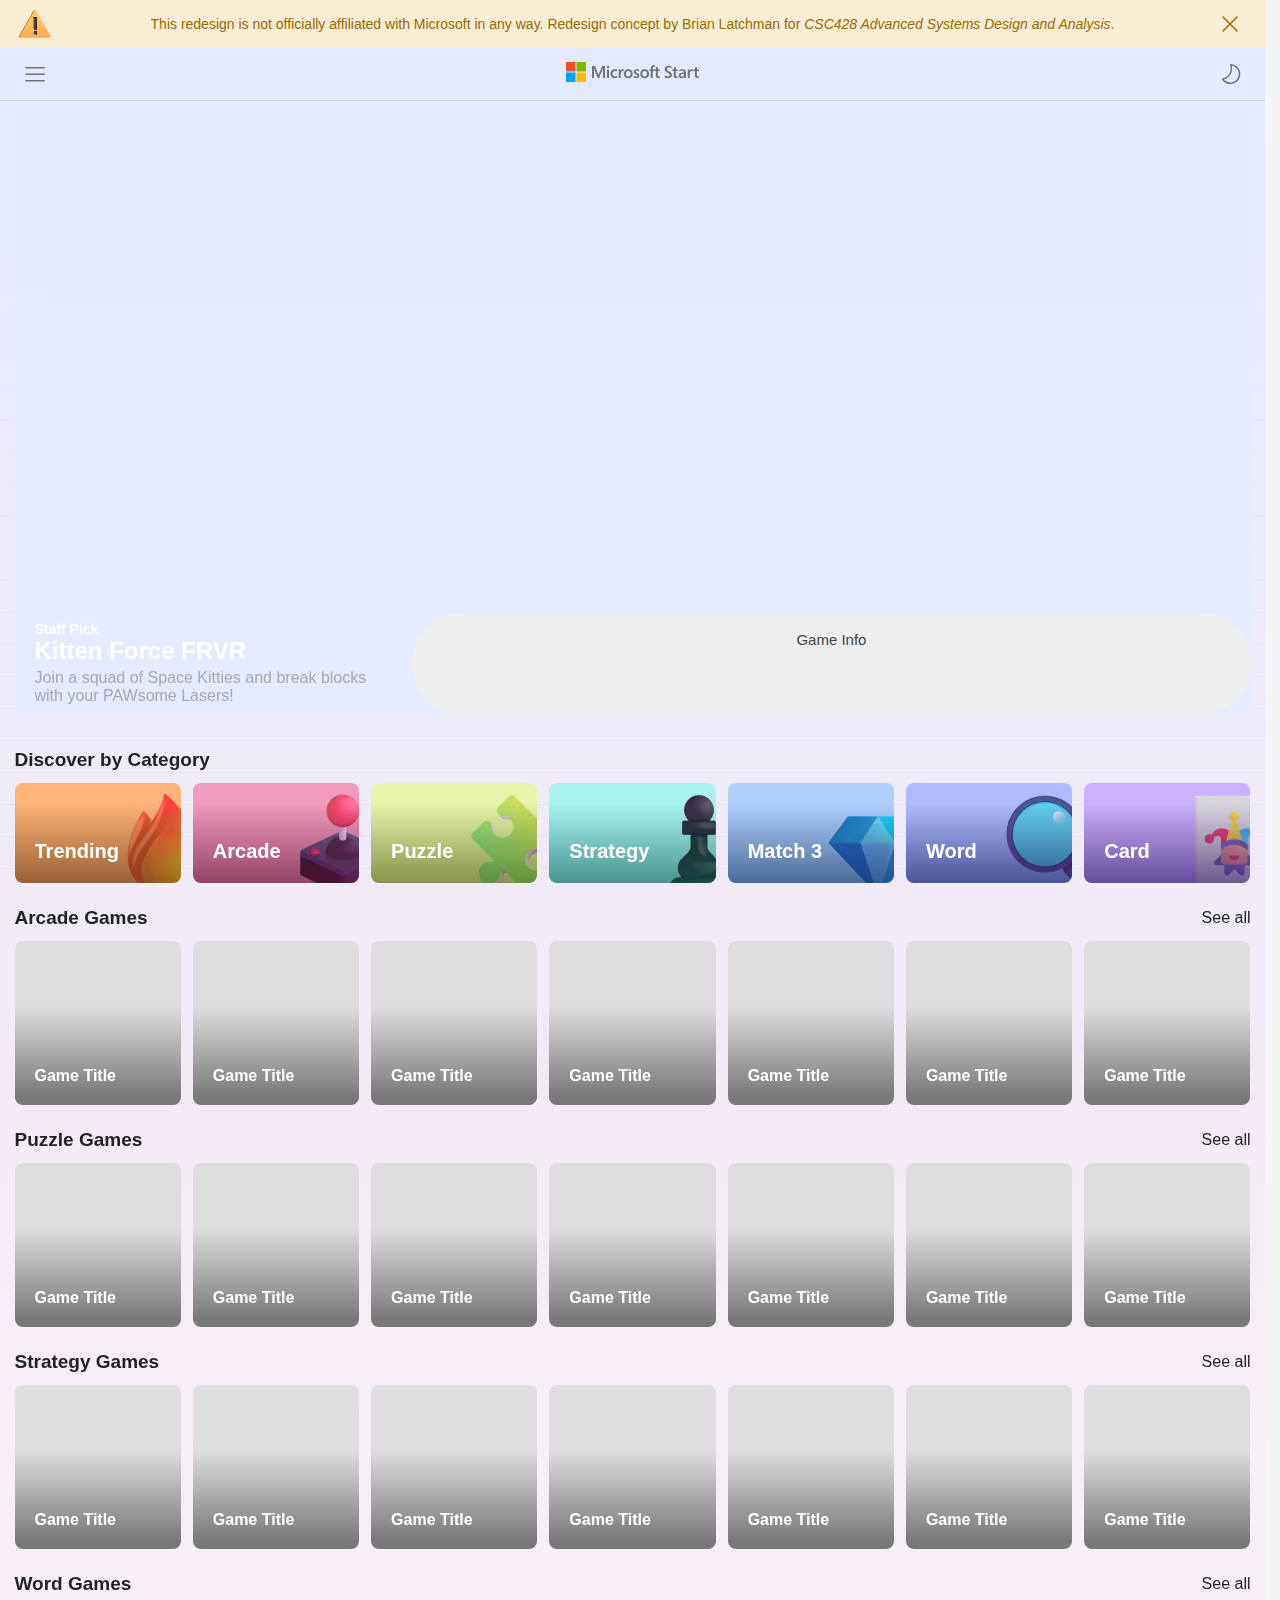
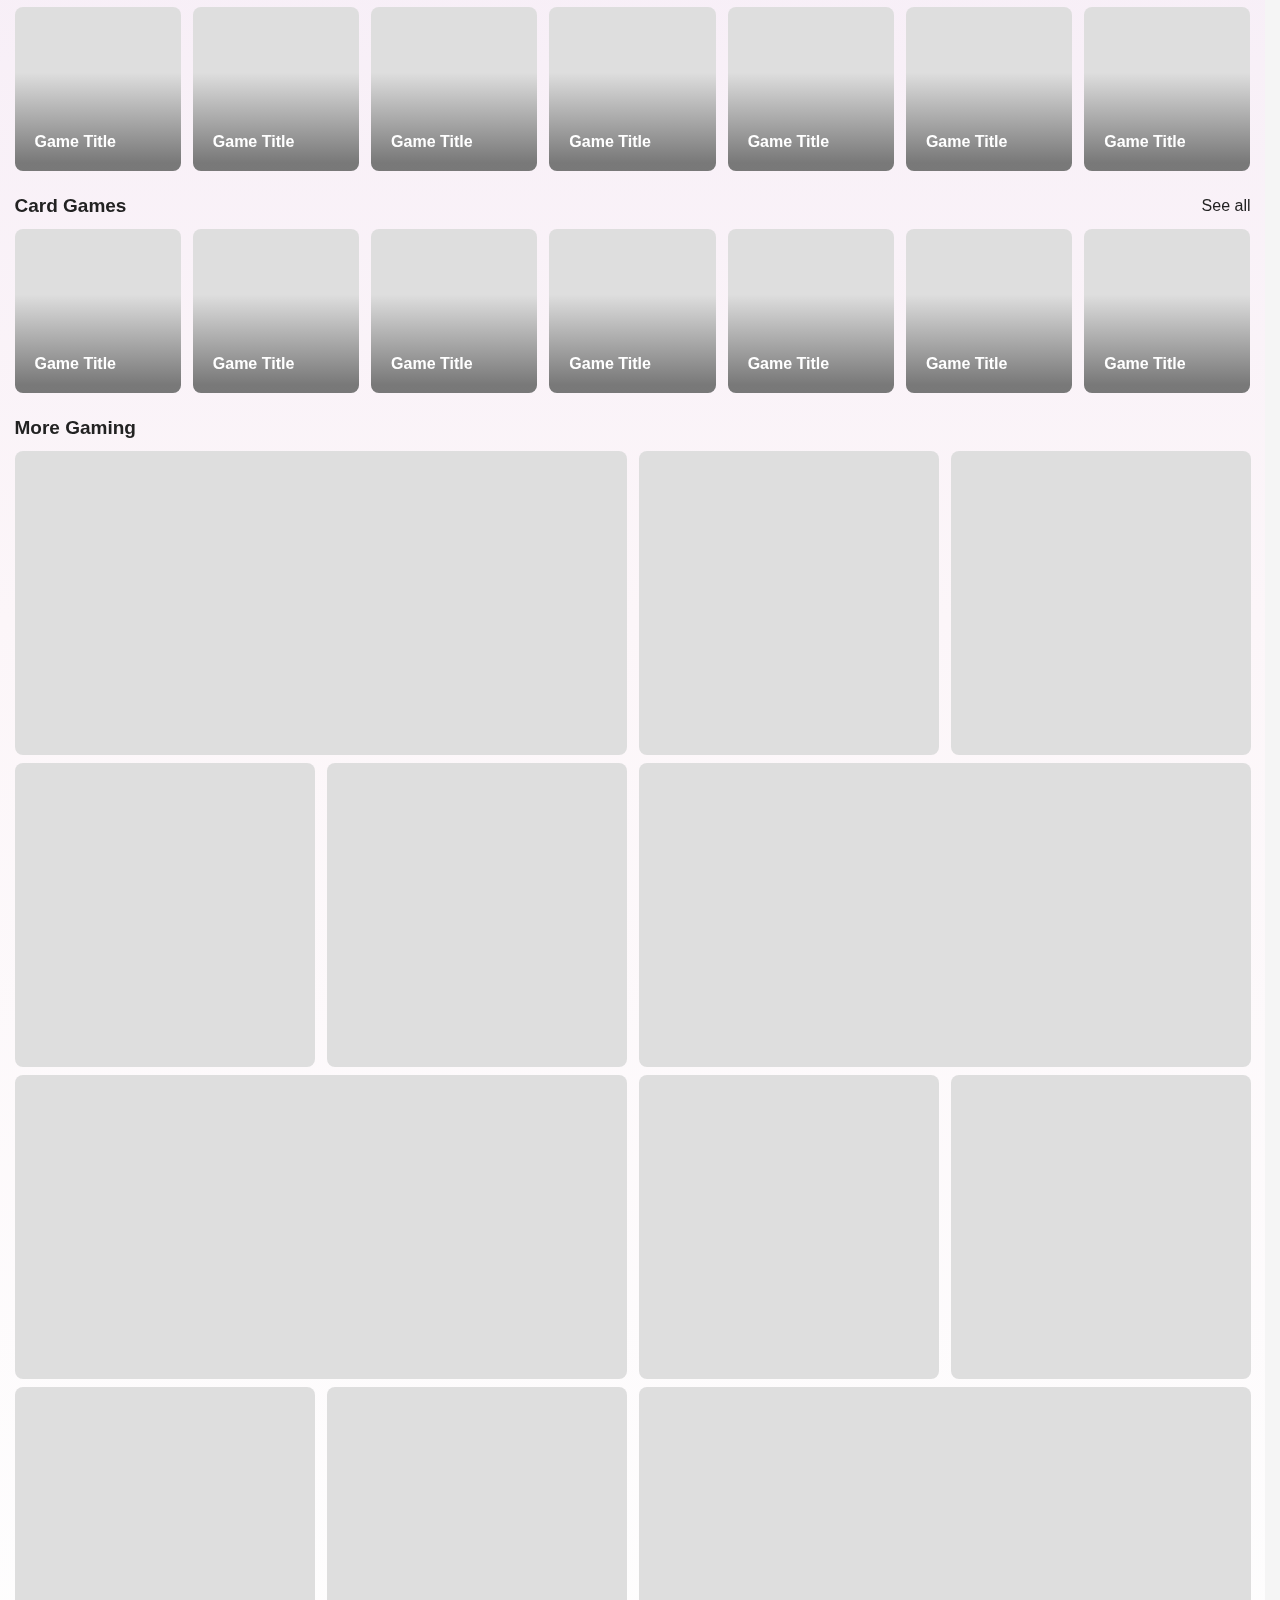
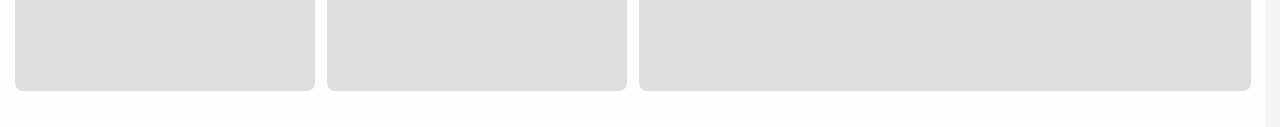
==== game.html @ 1134827a "Head and Organization fixes" ====
<!DOCTYPE html>
<html lang="en">

<head>
    <title>Casual Games Redesign</title>
    <meta charset="UTF-8">
    <meta name="viewport" content="width=device-width, initial-scale=1.0,maximum-scale=1.0, user-scalable=0" />
    <meta name="description" content="This redesign is not offically affiliated with Microsoft in any way. Redesign concept by Brian Latchman for CSC428 Advanced Systems Design and Analysis.">
    <meta name="apple-mobile-web-app-capable" content="yes" />
    <meta name="apple-mobile-web-app-status-bar-style" content="black-translucent" />
    <meta name="apple-touch-fullscreen" content="yes" />

    <meta property='og:title' content="Casual Games Redesign" />
    <meta property='og:image' content='https://latchman.ca/assets/portrait.jpg' />
    <meta property='og:description' content="This redesign is not offically affiliated with Microsoft in any way. Redesign concept by Brian Latchman for CSC428 Advanced Systems Design and Analysis." />
    <meta property='og:url' content='https://latxh.github.io/casual-games/' />

    <link rel="icon" type="image/x-icon" href="assets/favicon.svg">
    <link rel="stylesheet" type="text/css" href="css/styles.css">
    <link rel="stylesheet" type="text/css" href="css/header.css">
    <link rel="stylesheet" type="text/css" href="css/nav.css">
    <link rel="stylesheet" type="text/css" href="css/feed.css">
    <link rel="stylesheet" type="text/css" href="css/games-spotlight.css">
    <link rel="stylesheet" type="text/css" href="css/recent-games.css">
    <link rel="stylesheet" type="text/css" href="css/carousel.css">
    <link rel="stylesheet" type="text/css" href="css/category-carousel.css">
    <link rel="stylesheet" type="text/css" href="css/game-page.css">
</head>

<body>
    <div class="grid-wrapper">
        <div class="grid"></div>
    </div>

    <header>
        <div id="disclaimer">
            <div class="disclaimer-content">
                <!-- <img class="casual-games-img-logo" src="/assets/favicon.svg" alt="Microsoft Casual Games Logo" draggable="false"> -->
                <img class="casual-games-img-logo" src="./assets/disclaimer.svg" alt="Warning image" draggable="false">
                <p>This redesign is not officially affiliated with Microsoft in any way. Redesign concept by Brian Latchman for <i>CSC428 Advanced Systems Design and Analysis</i>.</p>
                <button title="Dismiss disclaimer" onclick="toggleDisclaimer()">
                    <svg width="24" height="24" fill="var(--disclaimer-font)" viewBox="0 0 24 24" xmlns="http://www.w3.org/2000/svg"><path d="m4.397 4.554.073-.084a.75.75 0 0 1 .976-.073l.084.073L12 10.939l6.47-6.47a.75.75 0 1 1 1.06 1.061L13.061 12l6.47 6.47a.75.75 0 0 1 .072.976l-.073.084a.75.75 0 0 1-.976.073l-.084-.073L12 13.061l-6.47 6.47a.75.75 0 0 1-1.06-1.061L10.939 12l-6.47-6.47a.75.75 0 0 1-.072-.976l.073-.084-.073.084Z"/></svg>
                </button>
            </div>
        </div>

        <div class="header-content">
            <button title="Open navigation menu" onclick="toggleNav()">
                <svg width="24" height="24" fill="var(--ms-logo)" viewBox="0 0 24 24" xmlns="http://www.w3.org/2000/svg"><path d="M2.753 18h18.5a.75.75 0 0 1 .102 1.493l-.102.007h-18.5a.75.75 0 0 1-.102-1.493L2.753 18h18.5-18.5Zm0-6.497h18.5a.75.75 0 0 1 .102 1.493l-.102.007h-18.5a.75.75 0 0 1-.102-1.493l.102-.007h18.5-18.5Zm-.001-6.5h18.5a.75.75 0 0 1 .102 1.493l-.102.007h-18.5A.75.75 0 0 1 2.65 5.01l.102-.007h18.5-18.5Z"/></svg>
            </button>

            <a href="/">
                <svg width="134" height="20" viewBox="0 0 134 20" fill="none" xmlns="http://www.w3.org/2000/svg"><path d="M39.0358 3.99997V16H36.9498V6.59442H36.9164L33.1867 16H31.8044L27.9828 6.59442H27.9577V16H26.0303V3.99997H29.023L32.4746 12.8944H32.5247L36.1711 3.99997H39.0358ZM40.7825 4.91109C40.7825 4.57497 40.9048 4.2972 41.1469 4.06942C41.3889 3.84442 41.6781 3.73053 42.0147 3.73053C42.3734 3.73053 42.6683 3.8472 42.9019 4.07775C43.1355 4.30831 43.2524 4.58609 43.2524 4.91109C43.2524 5.24164 43.1327 5.51664 42.8936 5.73886C42.6516 5.96109 42.3595 6.07497 42.0119 6.07497C41.6642 6.07497 41.3749 5.96109 41.1357 5.73609C40.8993 5.51109 40.7825 5.23608 40.7825 4.91109ZM43.0188 16H40.9912V7.39719H43.0188V16ZM49.1682 14.5278C49.4686 14.5278 49.8024 14.4583 50.1667 14.3194C50.5311 14.1806 50.8649 13.9972 51.1736 13.7667V15.65C50.8482 15.8333 50.481 15.975 50.0722 16.0694C49.6606 16.1639 49.21 16.2111 48.7177 16.2111C47.4494 16.2111 46.4175 15.8111 45.6248 15.0111C44.8322 14.2111 44.4344 13.1889 44.4344 11.9444C44.4344 10.5611 44.8405 9.4222 45.6498 8.52497C46.4593 7.63053 47.6079 7.18053 49.0931 7.18053C49.4742 7.18053 49.858 7.23053 50.2446 7.32775C50.634 7.42497 50.9427 7.53886 51.1708 7.66664V9.60831C50.8565 9.38053 50.5395 9.20275 50.2113 9.07775C49.8831 8.95275 49.5493 8.88886 49.21 8.88886C48.4118 8.88886 47.7664 9.1472 47.2742 9.66664C46.7819 10.1861 46.5371 10.8861 46.5371 11.7667C46.5371 12.6361 46.7736 13.3139 47.2464 13.8C47.7164 14.2833 48.3589 14.5278 49.1682 14.5278ZM56.9449 7.25553C57.1062 7.25553 57.2536 7.26664 57.3816 7.28886C57.5095 7.31108 57.6208 7.33886 57.7098 7.3722V9.42219C57.6041 9.34442 57.4484 9.26942 57.2453 9.19997C57.0422 9.13053 56.7947 9.09442 56.5026 9.09442C56.0048 9.09442 55.5848 9.30275 55.2427 9.7222C54.8978 10.1417 54.7282 10.7861 54.7282 11.6556V16H52.7006V7.39719H54.7282V8.75275H54.7615C54.9451 8.28331 55.226 7.91664 55.5987 7.65275C55.9687 7.38609 56.4192 7.25553 56.9449 7.25553ZM57.8154 11.825C57.8154 10.4028 58.2159 9.27497 59.0226 8.44442C59.8264 7.61386 60.9444 7.1972 62.3741 7.1972C63.7202 7.1972 64.7715 7.5972 65.5281 8.3972C66.2847 9.1972 66.6629 10.2778 66.6629 11.6417C66.6629 13.0361 66.2597 14.1472 65.4558 14.9722C64.652 15.7972 63.5562 16.2111 62.171 16.2111C60.836 16.2111 59.7763 15.8194 58.9919 15.0361C58.2076 14.25 57.8154 13.1806 57.8154 11.825ZM59.9292 11.7556C59.9292 12.6556 60.1323 13.3417 60.5412 13.8139C60.95 14.2889 61.5313 14.525 62.2934 14.525C63.0305 14.525 63.5923 14.2889 63.9761 13.8139C64.3627 13.3389 64.5547 12.6361 64.5547 11.7056C64.5547 10.7806 64.3544 10.0806 63.9567 9.60831C63.5589 9.13608 62.9971 8.89997 62.2767 8.89997C61.5341 8.89997 60.9584 9.1472 60.5467 9.64164C60.1323 10.1361 59.9292 10.8417 59.9292 11.7556ZM69.6806 9.65553C69.6806 9.9472 69.7725 10.1722 69.956 10.3389C70.1395 10.5028 70.5485 10.7111 71.1798 10.9611C71.9892 11.2861 72.5593 11.65 72.8848 12.0528C73.213 12.4583 73.3743 12.9472 73.3743 13.5222C73.3743 14.3306 73.0628 14.9806 72.4398 15.4722C71.8168 15.9639 70.974 16.2083 69.9143 16.2083C69.5555 16.2083 69.1606 16.1667 68.7294 16.0778C68.2956 15.9917 67.9284 15.8806 67.628 15.7472V13.7556C67.9952 14.0111 68.3929 14.2167 68.8184 14.3667C69.244 14.5167 69.6278 14.5917 69.9755 14.5917C70.4344 14.5917 70.7709 14.5278 70.9879 14.4C71.2048 14.2722 71.3161 14.0556 71.3161 13.7556C71.3161 13.4778 71.2021 13.2417 70.9768 13.0472C70.7515 12.8556 70.3232 12.6333 69.6918 12.3806C68.9436 12.0667 68.4124 11.7167 68.1008 11.325C67.7893 10.9333 67.6308 10.4389 67.6308 9.83609C67.6308 9.06109 67.9395 8.42219 68.557 7.92497C69.1745 7.42497 69.9755 7.17497 70.9573 7.17497C71.2577 7.17497 71.597 7.20831 71.9725 7.27497C72.3452 7.34164 72.6595 7.42775 72.9098 7.53331V9.45831C72.6428 9.28053 72.3285 9.12497 71.9725 8.9972C71.6137 8.86942 71.2605 8.80553 70.9072 8.80553C70.5206 8.80553 70.223 8.88053 70.0061 9.03053C69.7892 9.18886 69.6806 9.39442 69.6806 9.65553ZM74.2476 11.825C74.2476 10.4028 74.6509 9.27497 75.4547 8.44442C76.2586 7.61386 77.3766 7.1972 78.8062 7.1972C80.1524 7.1972 81.2037 7.5972 81.9603 8.3972C82.7169 9.1972 83.095 10.2778 83.095 11.6417C83.095 13.0361 82.6918 14.1472 81.888 14.9722C81.0842 15.7972 79.9884 16.2111 78.6032 16.2111C77.2682 16.2111 76.2085 15.8194 75.4241 15.0361C74.6398 14.25 74.2476 13.1806 74.2476 11.825ZM76.3587 11.7556C76.3587 12.6556 76.5617 13.3417 76.9706 13.8139C77.3794 14.2889 77.9608 14.525 78.7228 14.525C79.4599 14.525 80.0217 14.2889 80.4083 13.8139C80.7949 13.3389 80.9868 12.6361 80.9868 11.7056C80.9868 10.7806 80.7866 10.0806 80.3889 9.60831C79.9884 9.13608 79.4292 8.89997 78.7089 8.89997C77.9663 8.89997 77.3877 9.1472 76.9789 9.64164C76.5645 10.1361 76.3587 10.8417 76.3587 11.7556ZM89.8232 9.05275H86.8026V16H84.75V9.05275H83.3092V7.39719H84.75V6.19997C84.75 5.2972 85.0448 4.55553 85.6345 3.97775C86.2241 3.39997 86.9778 3.11108 87.9012 3.11108C88.146 3.11108 88.3657 3.12497 88.5548 3.14997C88.744 3.17497 88.9136 3.21386 89.0583 3.26386V5.01386C88.9915 4.97497 88.8747 4.92775 88.705 4.8722C88.5381 4.81664 88.3463 4.78886 88.1265 4.78886C87.7009 4.78886 87.3755 4.9222 87.1447 5.18608C86.9166 5.44997 86.8026 5.84442 86.8026 6.36109V7.39997H89.8232V5.46664L91.8591 4.8472V7.39997H93.9117V9.05553H91.8591V13.0806C91.8591 13.6111 91.9564 13.9833 92.1483 14.2028C92.3403 14.4194 92.6434 14.5306 93.0578 14.5306C93.1747 14.5306 93.3165 14.5028 93.4807 14.4472C93.6447 14.3917 93.7894 14.325 93.9117 14.2472V15.9222C93.7837 15.9944 93.5696 16.0611 93.2692 16.1222C92.9716 16.1833 92.6768 16.2139 92.3848 16.2139C91.5309 16.2139 90.8884 15.9861 90.4629 15.5333C90.0345 15.0778 89.8204 14.3944 89.8204 13.4778V9.05275H89.8232Z" fill="var(--ms-logo)"/><path d="M9.51776 0H0V9.50556H9.51776V0Z" fill="#F25022"/><path d="M20.0255 0H10.5078V9.50556H20.0255V0Z" fill="#7FBA00"/><path d="M9.51776 10.4944H0V20H9.51776V10.4944Z" fill="#00A4EF"/><path d="M20.0255 10.4944H10.5078V20H20.0255V10.4944Z" fill="#FFB900"/><path d="M100.873 7.03601C100.873 7.47767 101.027 7.84989 101.335 8.15267C101.641 8.45823 102.192 8.81378 102.987 9.21934C104.055 9.77212 104.82 10.3249 105.282 10.8805C105.747 11.436 105.978 12.0749 105.978 12.7999C105.978 13.8666 105.59 14.6999 104.82 15.3027C104.05 15.9055 103.062 16.2055 101.864 16.2055C101.177 16.2055 100.548 16.136 99.9781 15.9971C99.4079 15.8582 98.9768 15.6971 98.6875 15.511V13.2277C99.0575 13.5694 99.5303 13.8499 100.109 14.0721C100.687 14.2943 101.255 14.4082 101.814 14.4082C102.423 14.4082 102.907 14.2916 103.262 14.0555C103.622 13.8221 103.8 13.4693 103.8 12.9999C103.8 12.586 103.627 12.211 103.285 11.8749C102.943 11.5388 102.309 11.1277 101.388 10.6499C100.484 10.1805 99.8084 9.67212 99.3634 9.12212C98.9184 8.57212 98.6959 7.92489 98.6959 7.17767C98.6959 6.19156 99.0825 5.38045 99.8529 4.74712C100.623 4.11378 101.61 3.79712 102.81 3.79712C103.34 3.79712 103.855 3.84712 104.356 3.94434C104.856 4.04156 105.224 4.14712 105.457 4.25823V6.44156C105.127 6.18045 104.728 5.97212 104.264 5.82212C103.797 5.67212 103.324 5.59712 102.843 5.59712C102.256 5.59712 101.78 5.72767 101.419 5.99156C101.055 6.25267 100.873 6.60267 100.873 7.03601Z" fill="var(--ms-logo)"/><path d="M110.97 14.5277C111.086 14.5277 111.229 14.4999 111.393 14.4444C111.557 14.3888 111.701 14.3221 111.823 14.2444V15.9194C111.696 15.9916 111.482 16.0582 111.185 16.1194C110.886 16.1805 110.592 16.211 110.299 16.211C109.445 16.211 108.803 15.9832 108.378 15.5277C107.949 15.0721 107.738 14.3888 107.738 13.4721V9.05267H106.322V7.39433H107.738V5.461L109.774 4.84155V7.39433H111.826V9.05267H109.774V13.0777C109.774 13.6082 109.871 13.9805 110.063 14.1999C110.252 14.4194 110.556 14.5277 110.97 14.5277Z" fill="var(--ms-logo)"/><path d="M119.948 10.6112C119.948 12.0279 119.948 13.1445 119.954 13.964C119.957 14.7807 120.001 15.4612 120.084 16.0029H118.066L117.966 15.0834H117.93C117.673 15.4307 117.337 15.6918 116.919 15.8751C116.503 16.0557 115.979 16.1473 115.348 16.1473C114.589 16.1473 113.951 15.9168 113.443 15.4557C112.931 14.9945 112.675 14.3751 112.675 13.5945C112.675 12.7584 113.003 12.0862 113.66 11.5807C114.316 11.0751 115.345 10.7362 116.747 10.564L117.98 10.414C117.98 9.84455 117.845 9.44177 117.576 9.2001C117.309 8.96121 116.905 8.83621 116.369 8.83066C115.788 8.83066 115.237 8.91955 114.716 9.09455C114.197 9.26955 113.799 9.47788 113.518 9.71677V7.86677C113.796 7.71677 114.23 7.56399 114.817 7.41121C115.403 7.25844 116.021 7.18066 116.669 7.18066C117.743 7.18066 118.555 7.4751 119.111 8.06677C119.671 8.65844 119.948 9.50566 119.948 10.6112ZM117.072 11.8918C116.179 11.9973 115.548 12.1695 115.184 12.4112C114.817 12.6501 114.636 12.9807 114.636 13.3973C114.636 13.7557 114.744 14.039 114.959 14.2501C115.173 14.4612 115.498 14.5668 115.935 14.5668C116.567 14.5668 117.067 14.3723 117.434 13.9862C117.804 13.5973 117.991 13.1112 117.996 12.5251V11.7807L117.072 11.8918Z" fill="var(--ms-logo)"/><path d="M125.994 7.25562C126.156 7.25562 126.301 7.26673 126.431 7.28895C126.559 7.31118 126.667 7.33895 126.759 7.37229V9.42229C126.654 9.34451 126.498 9.26951 126.295 9.20007C126.092 9.13062 125.844 9.09451 125.553 9.09451C125.054 9.09451 124.635 9.30284 124.292 9.72229C123.951 10.1418 123.778 10.7862 123.778 11.6557V16.0001H121.75V7.39729H123.778V8.75284H123.812C123.995 8.2834 124.276 7.91673 124.649 7.65284C125.021 7.38618 125.469 7.25562 125.994 7.25562Z" fill="var(--ms-logo)"/><path d="M132.069 14.5277C132.186 14.5277 132.327 14.4999 132.491 14.4444C132.656 14.3888 132.8 14.3221 132.923 14.2444V15.9194C132.795 15.9916 132.581 16.0582 132.283 16.1194C131.985 16.1805 131.69 16.211 131.398 16.211C130.545 16.211 129.902 15.9832 129.477 15.5277C129.048 15.0721 128.837 14.3888 128.837 13.4721V9.05267H127.421V7.39433H128.837V5.461L130.872 4.84155V7.39433H132.925V9.05267H130.872V13.0777C130.872 13.6082 130.97 13.9805 131.162 14.1999C131.351 14.4194 131.654 14.5277 132.069 14.5277Z" fill="var(--ms-logo)"/></svg>
            </a>

            <button id="dark-mode" title="Toggle dark mode" onclick="toggleDarkMode()">
                <svg id="light" class="hide" fill="var(--ms-logo)" width="24" height="24" viewBox="0 0 24 24" xmlns="http://www.w3.org/2000/svg"><path d="M11.996 19.01a.75.75 0 0 1 .743.649l.007.102v1.5a.75.75 0 0 1-1.493.101l-.007-.101v-1.5a.75.75 0 0 1 .75-.75Zm6.022-2.072 1.06 1.06a.75.75 0 1 1-1.06 1.061l-1.06-1.06a.75.75 0 0 1 1.06-1.061Zm-10.983 0a.75.75 0 0 1 0 1.06L5.974 19.06a.75.75 0 0 1-1.06-1.06l1.06-1.061a.75.75 0 0 1 1.06 0ZM12 6.475a5.525 5.525 0 1 1 0 11.05 5.525 5.525 0 0 1 0-11.05Zm0 1.5a4.025 4.025 0 1 0 0 8.05 4.025 4.025 0 0 0 0-8.05Zm9.25 3.293a.75.75 0 0 1 .102 1.493l-.102.007h-1.5a.75.75 0 0 1-.102-1.493l.102-.007h1.5Zm-17-.029a.75.75 0 0 1 .102 1.494l-.102.006h-1.5a.75.75 0 0 1-.102-1.493l.102-.007h1.5Zm1.64-6.37.084.072 1.06 1.06a.75.75 0 0 1-.976 1.134l-.084-.073-1.06-1.06a.75.75 0 0 1 .976-1.134Zm13.188.072a.75.75 0 0 1 .073.977l-.073.084-1.06 1.06a.75.75 0 0 1-1.133-.976l.072-.084 1.06-1.061a.75.75 0 0 1 1.061 0ZM12 1.99a.75.75 0 0 1 .743.648l.007.102v1.5a.75.75 0 0 1-1.493.101l-.007-.102v-1.5a.75.75 0 0 1 .75-.75Z" /></svg>
                <svg id="dark" fill="var(--ms-logo)" width="24" height="24" viewBox="0 0 24 24" xmlns="http://www.w3.org/2000/svg"><path d="M20.026 17.001c-2.762 4.784-8.879 6.423-13.663 3.661a9.964 9.964 0 0 1-3.234-2.983.75.75 0 0 1 .365-1.131c3.767-1.348 5.785-2.911 6.956-5.146 1.232-2.353 1.551-4.93.689-8.464a.75.75 0 0 1 .769-.926 9.961 9.961 0 0 1 4.457 1.327C21.149 6.1 22.788 12.217 20.025 17Zm-8.248-4.903c-1.25 2.388-3.31 4.099-6.817 5.499a8.492 8.492 0 0 0 2.152 1.766 8.501 8.501 0 1 0 8.502-14.725 8.485 8.485 0 0 0-2.792-1.016c.647 3.384.23 6.044-1.045 8.476Z" /></svg>
            </button>
        </div>
    </header>

    <div id="nav-visible">
        <div id="backdrop"></div>
        <nav>
            <div class="nav-header">
                <svg height="24" viewBox="0 0 134 20" fill="none" xmlns="http://www.w3.org/2000/svg"><path d="M39.0358 3.99997V16H36.9498V6.59442H36.9164L33.1867 16H31.8044L27.9828 6.59442H27.9577V16H26.0303V3.99997H29.023L32.4746 12.8944H32.5247L36.1711 3.99997H39.0358ZM40.7825 4.91109C40.7825 4.57497 40.9048 4.2972 41.1469 4.06942C41.3889 3.84442 41.6781 3.73053 42.0147 3.73053C42.3734 3.73053 42.6683 3.8472 42.9019 4.07775C43.1355 4.30831 43.2524 4.58609 43.2524 4.91109C43.2524 5.24164 43.1327 5.51664 42.8936 5.73886C42.6516 5.96109 42.3595 6.07497 42.0119 6.07497C41.6642 6.07497 41.3749 5.96109 41.1357 5.73609C40.8993 5.51109 40.7825 5.23608 40.7825 4.91109ZM43.0188 16H40.9912V7.39719H43.0188V16ZM49.1682 14.5278C49.4686 14.5278 49.8024 14.4583 50.1667 14.3194C50.5311 14.1806 50.8649 13.9972 51.1736 13.7667V15.65C50.8482 15.8333 50.481 15.975 50.0722 16.0694C49.6606 16.1639 49.21 16.2111 48.7177 16.2111C47.4494 16.2111 46.4175 15.8111 45.6248 15.0111C44.8322 14.2111 44.4344 13.1889 44.4344 11.9444C44.4344 10.5611 44.8405 9.4222 45.6498 8.52497C46.4593 7.63053 47.6079 7.18053 49.0931 7.18053C49.4742 7.18053 49.858 7.23053 50.2446 7.32775C50.634 7.42497 50.9427 7.53886 51.1708 7.66664V9.60831C50.8565 9.38053 50.5395 9.20275 50.2113 9.07775C49.8831 8.95275 49.5493 8.88886 49.21 8.88886C48.4118 8.88886 47.7664 9.1472 47.2742 9.66664C46.7819 10.1861 46.5371 10.8861 46.5371 11.7667C46.5371 12.6361 46.7736 13.3139 47.2464 13.8C47.7164 14.2833 48.3589 14.5278 49.1682 14.5278ZM56.9449 7.25553C57.1062 7.25553 57.2536 7.26664 57.3816 7.28886C57.5095 7.31108 57.6208 7.33886 57.7098 7.3722V9.42219C57.6041 9.34442 57.4484 9.26942 57.2453 9.19997C57.0422 9.13053 56.7947 9.09442 56.5026 9.09442C56.0048 9.09442 55.5848 9.30275 55.2427 9.7222C54.8978 10.1417 54.7282 10.7861 54.7282 11.6556V16H52.7006V7.39719H54.7282V8.75275H54.7615C54.9451 8.28331 55.226 7.91664 55.5987 7.65275C55.9687 7.38609 56.4192 7.25553 56.9449 7.25553ZM57.8154 11.825C57.8154 10.4028 58.2159 9.27497 59.0226 8.44442C59.8264 7.61386 60.9444 7.1972 62.3741 7.1972C63.7202 7.1972 64.7715 7.5972 65.5281 8.3972C66.2847 9.1972 66.6629 10.2778 66.6629 11.6417C66.6629 13.0361 66.2597 14.1472 65.4558 14.9722C64.652 15.7972 63.5562 16.2111 62.171 16.2111C60.836 16.2111 59.7763 15.8194 58.9919 15.0361C58.2076 14.25 57.8154 13.1806 57.8154 11.825ZM59.9292 11.7556C59.9292 12.6556 60.1323 13.3417 60.5412 13.8139C60.95 14.2889 61.5313 14.525 62.2934 14.525C63.0305 14.525 63.5923 14.2889 63.9761 13.8139C64.3627 13.3389 64.5547 12.6361 64.5547 11.7056C64.5547 10.7806 64.3544 10.0806 63.9567 9.60831C63.5589 9.13608 62.9971 8.89997 62.2767 8.89997C61.5341 8.89997 60.9584 9.1472 60.5467 9.64164C60.1323 10.1361 59.9292 10.8417 59.9292 11.7556ZM69.6806 9.65553C69.6806 9.9472 69.7725 10.1722 69.956 10.3389C70.1395 10.5028 70.5485 10.7111 71.1798 10.9611C71.9892 11.2861 72.5593 11.65 72.8848 12.0528C73.213 12.4583 73.3743 12.9472 73.3743 13.5222C73.3743 14.3306 73.0628 14.9806 72.4398 15.4722C71.8168 15.9639 70.974 16.2083 69.9143 16.2083C69.5555 16.2083 69.1606 16.1667 68.7294 16.0778C68.2956 15.9917 67.9284 15.8806 67.628 15.7472V13.7556C67.9952 14.0111 68.3929 14.2167 68.8184 14.3667C69.244 14.5167 69.6278 14.5917 69.9755 14.5917C70.4344 14.5917 70.7709 14.5278 70.9879 14.4C71.2048 14.2722 71.3161 14.0556 71.3161 13.7556C71.3161 13.4778 71.2021 13.2417 70.9768 13.0472C70.7515 12.8556 70.3232 12.6333 69.6918 12.3806C68.9436 12.0667 68.4124 11.7167 68.1008 11.325C67.7893 10.9333 67.6308 10.4389 67.6308 9.83609C67.6308 9.06109 67.9395 8.42219 68.557 7.92497C69.1745 7.42497 69.9755 7.17497 70.9573 7.17497C71.2577 7.17497 71.597 7.20831 71.9725 7.27497C72.3452 7.34164 72.6595 7.42775 72.9098 7.53331V9.45831C72.6428 9.28053 72.3285 9.12497 71.9725 8.9972C71.6137 8.86942 71.2605 8.80553 70.9072 8.80553C70.5206 8.80553 70.223 8.88053 70.0061 9.03053C69.7892 9.18886 69.6806 9.39442 69.6806 9.65553ZM74.2476 11.825C74.2476 10.4028 74.6509 9.27497 75.4547 8.44442C76.2586 7.61386 77.3766 7.1972 78.8062 7.1972C80.1524 7.1972 81.2037 7.5972 81.9603 8.3972C82.7169 9.1972 83.095 10.2778 83.095 11.6417C83.095 13.0361 82.6918 14.1472 81.888 14.9722C81.0842 15.7972 79.9884 16.2111 78.6032 16.2111C77.2682 16.2111 76.2085 15.8194 75.4241 15.0361C74.6398 14.25 74.2476 13.1806 74.2476 11.825ZM76.3587 11.7556C76.3587 12.6556 76.5617 13.3417 76.9706 13.8139C77.3794 14.2889 77.9608 14.525 78.7228 14.525C79.4599 14.525 80.0217 14.2889 80.4083 13.8139C80.7949 13.3389 80.9868 12.6361 80.9868 11.7056C80.9868 10.7806 80.7866 10.0806 80.3889 9.60831C79.9884 9.13608 79.4292 8.89997 78.7089 8.89997C77.9663 8.89997 77.3877 9.1472 76.9789 9.64164C76.5645 10.1361 76.3587 10.8417 76.3587 11.7556ZM89.8232 9.05275H86.8026V16H84.75V9.05275H83.3092V7.39719H84.75V6.19997C84.75 5.2972 85.0448 4.55553 85.6345 3.97775C86.2241 3.39997 86.9778 3.11108 87.9012 3.11108C88.146 3.11108 88.3657 3.12497 88.5548 3.14997C88.744 3.17497 88.9136 3.21386 89.0583 3.26386V5.01386C88.9915 4.97497 88.8747 4.92775 88.705 4.8722C88.5381 4.81664 88.3463 4.78886 88.1265 4.78886C87.7009 4.78886 87.3755 4.9222 87.1447 5.18608C86.9166 5.44997 86.8026 5.84442 86.8026 6.36109V7.39997H89.8232V5.46664L91.8591 4.8472V7.39997H93.9117V9.05553H91.8591V13.0806C91.8591 13.6111 91.9564 13.9833 92.1483 14.2028C92.3403 14.4194 92.6434 14.5306 93.0578 14.5306C93.1747 14.5306 93.3165 14.5028 93.4807 14.4472C93.6447 14.3917 93.7894 14.325 93.9117 14.2472V15.9222C93.7837 15.9944 93.5696 16.0611 93.2692 16.1222C92.9716 16.1833 92.6768 16.2139 92.3848 16.2139C91.5309 16.2139 90.8884 15.9861 90.4629 15.5333C90.0345 15.0778 89.8204 14.3944 89.8204 13.4778V9.05275H89.8232Z" fill="var(--ms-logo)"/><path d="M9.51776 0H0V9.50556H9.51776V0Z" fill="#F25022"/><path d="M20.0255 0H10.5078V9.50556H20.0255V0Z" fill="#7FBA00"/><path d="M9.51776 10.4944H0V20H9.51776V10.4944Z" fill="#00A4EF"/><path d="M20.0255 10.4944H10.5078V20H20.0255V10.4944Z" fill="#FFB900"/><path d="M100.873 7.03601C100.873 7.47767 101.027 7.84989 101.335 8.15267C101.641 8.45823 102.192 8.81378 102.987 9.21934C104.055 9.77212 104.82 10.3249 105.282 10.8805C105.747 11.436 105.978 12.0749 105.978 12.7999C105.978 13.8666 105.59 14.6999 104.82 15.3027C104.05 15.9055 103.062 16.2055 101.864 16.2055C101.177 16.2055 100.548 16.136 99.9781 15.9971C99.4079 15.8582 98.9768 15.6971 98.6875 15.511V13.2277C99.0575 13.5694 99.5303 13.8499 100.109 14.0721C100.687 14.2943 101.255 14.4082 101.814 14.4082C102.423 14.4082 102.907 14.2916 103.262 14.0555C103.622 13.8221 103.8 13.4693 103.8 12.9999C103.8 12.586 103.627 12.211 103.285 11.8749C102.943 11.5388 102.309 11.1277 101.388 10.6499C100.484 10.1805 99.8084 9.67212 99.3634 9.12212C98.9184 8.57212 98.6959 7.92489 98.6959 7.17767C98.6959 6.19156 99.0825 5.38045 99.8529 4.74712C100.623 4.11378 101.61 3.79712 102.81 3.79712C103.34 3.79712 103.855 3.84712 104.356 3.94434C104.856 4.04156 105.224 4.14712 105.457 4.25823V6.44156C105.127 6.18045 104.728 5.97212 104.264 5.82212C103.797 5.67212 103.324 5.59712 102.843 5.59712C102.256 5.59712 101.78 5.72767 101.419 5.99156C101.055 6.25267 100.873 6.60267 100.873 7.03601Z" fill="var(--ms-logo)"/><path d="M110.97 14.5277C111.086 14.5277 111.229 14.4999 111.393 14.4444C111.557 14.3888 111.701 14.3221 111.823 14.2444V15.9194C111.696 15.9916 111.482 16.0582 111.185 16.1194C110.886 16.1805 110.592 16.211 110.299 16.211C109.445 16.211 108.803 15.9832 108.378 15.5277C107.949 15.0721 107.738 14.3888 107.738 13.4721V9.05267H106.322V7.39433H107.738V5.461L109.774 4.84155V7.39433H111.826V9.05267H109.774V13.0777C109.774 13.6082 109.871 13.9805 110.063 14.1999C110.252 14.4194 110.556 14.5277 110.97 14.5277Z" fill="var(--ms-logo)"/><path d="M119.948 10.6112C119.948 12.0279 119.948 13.1445 119.954 13.964C119.957 14.7807 120.001 15.4612 120.084 16.0029H118.066L117.966 15.0834H117.93C117.673 15.4307 117.337 15.6918 116.919 15.8751C116.503 16.0557 115.979 16.1473 115.348 16.1473C114.589 16.1473 113.951 15.9168 113.443 15.4557C112.931 14.9945 112.675 14.3751 112.675 13.5945C112.675 12.7584 113.003 12.0862 113.66 11.5807C114.316 11.0751 115.345 10.7362 116.747 10.564L117.98 10.414C117.98 9.84455 117.845 9.44177 117.576 9.2001C117.309 8.96121 116.905 8.83621 116.369 8.83066C115.788 8.83066 115.237 8.91955 114.716 9.09455C114.197 9.26955 113.799 9.47788 113.518 9.71677V7.86677C113.796 7.71677 114.23 7.56399 114.817 7.41121C115.403 7.25844 116.021 7.18066 116.669 7.18066C117.743 7.18066 118.555 7.4751 119.111 8.06677C119.671 8.65844 119.948 9.50566 119.948 10.6112ZM117.072 11.8918C116.179 11.9973 115.548 12.1695 115.184 12.4112C114.817 12.6501 114.636 12.9807 114.636 13.3973C114.636 13.7557 114.744 14.039 114.959 14.2501C115.173 14.4612 115.498 14.5668 115.935 14.5668C116.567 14.5668 117.067 14.3723 117.434 13.9862C117.804 13.5973 117.991 13.1112 117.996 12.5251V11.7807L117.072 11.8918Z" fill="var(--ms-logo)"/><path d="M125.994 7.25562C126.156 7.25562 126.301 7.26673 126.431 7.28895C126.559 7.31118 126.667 7.33895 126.759 7.37229V9.42229C126.654 9.34451 126.498 9.26951 126.295 9.20007C126.092 9.13062 125.844 9.09451 125.553 9.09451C125.054 9.09451 124.635 9.30284 124.292 9.72229C123.951 10.1418 123.778 10.7862 123.778 11.6557V16.0001H121.75V7.39729H123.778V8.75284H123.812C123.995 8.2834 124.276 7.91673 124.649 7.65284C125.021 7.38618 125.469 7.25562 125.994 7.25562Z" fill="var(--ms-logo)"/><path d="M132.069 14.5277C132.186 14.5277 132.327 14.4999 132.491 14.4444C132.656 14.3888 132.8 14.3221 132.923 14.2444V15.9194C132.795 15.9916 132.581 16.0582 132.283 16.1194C131.985 16.1805 131.69 16.211 131.398 16.211C130.545 16.211 129.902 15.9832 129.477 15.5277C129.048 15.0721 128.837 14.3888 128.837 13.4721V9.05267H127.421V7.39433H128.837V5.461L130.872 4.84155V7.39433H132.925V9.05267H130.872V13.0777C130.872 13.6082 130.97 13.9805 131.162 14.1999C131.351 14.4194 131.654 14.5277 132.069 14.5277Z" fill="var(--ms-logo)"/></svg>
                <button title="Close navigation menu"  onclick="toggleNav()">
                    <svg width="24" height="24" fill="var(--font-1)" viewBox="0 0 24 24" xmlns="http://www.w3.org/2000/svg"><path d="m4.397 4.554.073-.084a.75.75 0 0 1 .976-.073l.084.073L12 10.939l6.47-6.47a.75.75 0 1 1 1.06 1.061L13.061 12l6.47 6.47a.75.75 0 0 1 .072.976l-.073.084a.75.75 0 0 1-.976.073l-.084-.073L12 13.061l-6.47 6.47a.75.75 0 0 1-1.06-1.061L10.939 12l-6.47-6.47a.75.75 0 0 1-.072-.976l.073-.084-.073.084Z"/></svg>
                </button>
            </div>

            <div class="nav-option-wrapper">
                <div class="nav-option" tabindex="0">
                    <svg width="20" height="20" fill="var(--font-1)" viewBox="0 0 24 24" xmlns="http://www.w3.org/2000/svg"><path d="M10.55 2.532a2.25 2.25 0 0 1 2.9 0l6.75 5.692c.507.428.8 1.057.8 1.72v9.803a1.75 1.75 0 0 1-1.75 1.75h-3.5a1.75 1.75 0 0 1-1.75-1.75v-5.5a.25.25 0 0 0-.25-.25h-3.5a.25.25 0 0 0-.25.25v5.5a1.75 1.75 0 0 1-1.75 1.75h-3.5A1.75 1.75 0 0 1 3 19.747V9.944c0-.663.293-1.292.8-1.72l6.75-5.692Zm1.933 1.147a.75.75 0 0 0-.966 0L4.767 9.37a.75.75 0 0 0-.267.573v9.803c0 .138.112.25.25.25h3.5a.25.25 0 0 0 .25-.25v-5.5c0-.967.784-1.75 1.75-1.75h3.5c.966 0 1.75.783 1.75 1.75v5.5c0 .138.112.25.25.25h3.5a.25.25 0 0 0 .25-.25V9.944a.75.75 0 0 0-.267-.573l-6.75-5.692Z"/></svg>
                    <p>Home</p>
                </div>
                <div class="nav-option" tabindex="0">
                    <svg width="20" height="20" fill="var(--font-1)" viewBox="0 0 24 24" xmlns="http://www.w3.org/2000/svg"><path d="m12.82 5.58-.82.822-.824-.824a5.375 5.375 0 1 0-7.601 7.602l7.895 7.895a.75.75 0 0 0 1.06 0l7.902-7.897a5.376 5.376 0 0 0-.001-7.599 5.38 5.38 0 0 0-7.611 0Zm6.548 6.54L12 19.485 4.635 12.12a3.875 3.875 0 1 1 5.48-5.48l1.358 1.357a.75.75 0 0 0 1.073-.012L13.88 6.64a3.88 3.88 0 0 1 5.487 5.48Z" /></svg>
                    <p>Interests</p>
                </div>
                <div class="nav-option" tabindex="0">
                    <svg width="20" height="20" fill="var(--font-1)" viewBox="0 0 24 24" xmlns="http://www.w3.org/2000/svg"><path d="M18.75 20H5.25a3.25 3.25 0 0 1-3.245-3.066L2 16.75V6.25a2.25 2.25 0 0 1 2.096-2.245L4.25 4h12.5a2.25 2.25 0 0 1 2.245 2.096L19 6.25V7h.75a2.25 2.25 0 0 1 2.245 2.096L22 9.25v7.5a3.25 3.25 0 0 1-3.066 3.245L18.75 20H5.25h13.5Zm-13.5-1.5h13.5a1.75 1.75 0 0 0 1.744-1.607l.006-.143v-7.5a.75.75 0 0 0-.648-.743L19.75 8.5H19v7.75a.75.75 0 0 1-.648.743L18.25 17a.75.75 0 0 1-.743-.648l-.007-.102v-10a.75.75 0 0 0-.648-.743L16.75 5.5H4.25a.75.75 0 0 0-.743.648L3.5 6.25v10.5a1.75 1.75 0 0 0 1.606 1.744l.144.006h13.5-13.5Zm6.996-4h3.006a.75.75 0 0 1 .102 1.493l-.102.007h-3.006a.75.75 0 0 1-.102-1.493l.102-.007h3.006-3.006Zm-3.003-3.495a.75.75 0 0 1 .75.75v3.495a.75.75 0 0 1-.75.75H5.748a.75.75 0 0 1-.75-.75v-3.495a.75.75 0 0 1 .75-.75h3.495Zm-.75 1.5H6.498V14.5h1.995v-1.995Zm3.753-1.5h3.006a.75.75 0 0 1 .102 1.493l-.102.007h-3.006a.75.75 0 0 1-.102-1.494l.102-.006h3.006-3.006ZM5.748 7.502h9.504a.75.75 0 0 1 .102 1.494l-.102.006H5.748a.75.75 0 0 1-.102-1.493l.102-.007h9.504-9.504Z"/></svg>
                    <p>Profile</p>
                </div>
                <hr>
                <div class="nav-option" tabindex="0">
                    <svg width="20" height="20" fill="var(--font-1)" viewBox="0 0 24 24" xmlns="http://www.w3.org/2000/svg"><path d="M18.75 20H5.25a3.25 3.25 0 0 1-3.245-3.066L2 16.75V6.25a2.25 2.25 0 0 1 2.096-2.245L4.25 4h12.5a2.25 2.25 0 0 1 2.245 2.096L19 6.25V7h.75a2.25 2.25 0 0 1 2.245 2.096L22 9.25v7.5a3.25 3.25 0 0 1-3.066 3.245L18.75 20H5.25h13.5Zm-13.5-1.5h13.5a1.75 1.75 0 0 0 1.744-1.607l.006-.143v-7.5a.75.75 0 0 0-.648-.743L19.75 8.5H19v7.75a.75.75 0 0 1-.648.743L18.25 17a.75.75 0 0 1-.743-.648l-.007-.102v-10a.75.75 0 0 0-.648-.743L16.75 5.5H4.25a.75.75 0 0 0-.743.648L3.5 6.25v10.5a1.75 1.75 0 0 0 1.606 1.744l.144.006h13.5-13.5Zm6.996-4h3.006a.75.75 0 0 1 .102 1.493l-.102.007h-3.006a.75.75 0 0 1-.102-1.493l.102-.007h3.006-3.006Zm-3.003-3.495a.75.75 0 0 1 .75.75v3.495a.75.75 0 0 1-.75.75H5.748a.75.75 0 0 1-.75-.75v-3.495a.75.75 0 0 1 .75-.75h3.495Zm-.75 1.5H6.498V14.5h1.995v-1.995Zm3.753-1.5h3.006a.75.75 0 0 1 .102 1.493l-.102.007h-3.006a.75.75 0 0 1-.102-1.494l.102-.006h3.006-3.006ZM5.748 7.502h9.504a.75.75 0 0 1 .102 1.494l-.102.006H5.748a.75.75 0 0 1-.102-1.493l.102-.007h9.504-9.504Z"/></svg>
                    <p>News</p>
                </div>
                <div class="nav-option" tabindex="0">
                    <svg width="20" height="20" fill="var(--font-1)" viewBox="0 0 24 24" xmlns="http://www.w3.org/2000/svg"><path d="M13.002 8.007c3.169 0 4.966 2.097 5.228 4.63h.08a3.687 3.687 0 0 1 3.692 3.683 3.687 3.687 0 0 1-3.692 3.682H7.694a3.687 3.687 0 0 1-3.692-3.682 3.687 3.687 0 0 1 3.692-3.683h.08c.263-2.55 2.059-4.63 5.227-4.63Zm0 1.498c-2.071 0-3.877 1.633-3.877 3.889 0 .357-.319.638-.684.638h-.69c-1.261 0-2.284 1.001-2.284 2.236 0 1.235 1.023 2.236 2.284 2.236h10.503c1.26 0 2.283-1 2.283-2.236 0-1.235-1.022-2.236-2.283-2.236h-.691c-.365 0-.684-.28-.684-.638 0-2.285-1.806-3.89-3.877-3.89Zm-8.634 2.657a.75.75 0 0 1-.315.935l-.091.045-.926.384a.75.75 0 0 1-.666-1.34l.092-.046.926-.383a.75.75 0 0 1 .98.405Zm6.487-4.833-.172.058a5.822 5.822 0 0 0-1.46.758 2.442 2.442 0 0 0-2.793 3.667 4.61 4.61 0 0 0-1.366.64 3.942 3.942 0 0 1 5.791-5.122ZM2.94 7.36l.106.035.926.384a.75.75 0 0 1-.469 1.42L3.4 9.166l-.926-.384a.75.75 0 0 1 .468-1.42Zm3.815-2.986.046.091.383.927a.75.75 0 0 1-1.34.665l-.046-.091-.383-.927a.75.75 0 0 1 1.34-.665Zm4.354-.319a.75.75 0 0 1 .44.875l-.035.105-.383.927a.75.75 0 0 1-1.42-.469l.034-.106.384-.926a.75.75 0 0 1 .98-.406Z"/></svg>
                    <p>Weather</p>
                </div>
                <div class="nav-option" tabindex="0">
                    <svg width="20" height="20" fill="var(--font-1)" viewBox="0 0 24 24" xmlns="http://www.w3.org/2000/svg"><path d="M6.087 7.188a8.207 8.207 0 0 0-.179.494c.463.07.963.168 1.483.299a6.705 6.705 0 0 1 1.085-1.945l4.213 4.214-.252.252a10.202 10.202 0 0 1 1.061 1.06l.252-.251 4.213 4.213a6.707 6.707 0 0 1-1.944 1.085c.131.52.228 1.02.3 1.482a8.198 8.198 0 0 0 3.265-2.008 8.258 8.258 0 0 0 1.745-2.569A8.256 8.256 0 0 0 10.999 2.47a8.275 8.275 0 0 0-4.912 4.718Zm13.96.627a2.753 2.753 0 0 1-3.042.24l2.02-2.019c.438.548.78 1.15 1.023 1.779Zm-4.129 1.328a4.256 4.256 0 0 0 4.523.21 6.743 6.743 0 0 1-1.417 5.11l-4.213-4.213 1.107-1.107Zm-1.06-1.061L13.75 9.189 9.536 4.976a6.743 6.743 0 0 1 5.111-1.417 4.256 4.256 0 0 0 .21 4.523Zm1.087-1.087a2.753 2.753 0 0 1 .24-3.043c.63.244 1.23.585 1.779 1.024l-2.02 2.019ZM6.97 13.47a.75.75 0 0 1 1.06 0l2.5 2.5a.75.75 0 1 1-1.06 1.06l-2.5-2.5a.75.75 0 0 1 0-1.06Zm-4.942-2.451a2.296 2.296 0 0 1 2.49-2.49c1.979.15 5.34.768 7.762 3.19 2.423 2.423 3.042 5.784 3.192 7.763a2.296 2.296 0 0 1-2.49 2.49c-1.978-.15-5.34-.77-7.762-3.192-2.423-2.422-3.042-5.783-3.192-7.761Zm2.377-.995a.797.797 0 0 0-.881.881c.141 1.863.718 4.777 2.756 6.815 2.039 2.038 4.952 2.615 6.815 2.756a.797.797 0 0 0 .881-.881c-.141-1.863-.718-4.776-2.756-6.815-2.038-2.038-4.952-2.615-6.815-2.756Z"/></svg>
                    <p>Sports</p>
                </div>
                <div class="nav-option" tabindex="0">
                    <svg width="20" height="20" fill="var(--font-1)" viewBox="0 0 24 24" xmlns="http://www.w3.org/2000/svg"><path d="M16.749 2h4.554l.1.014.099.028.06.026c.08.034.153.085.219.15l.04.044.044.057.054.09.039.09.019.064.014.064.009.095v4.532a.75.75 0 0 1-1.493.102l-.007-.102V4.559l-6.44 6.44a.75.75 0 0 1-.976.073L13 11 9.97 8.09l-5.69 5.689a.75.75 0 0 1-1.133-.977l.073-.084 6.22-6.22a.75.75 0 0 1 .976-.072l.084.072 3.03 2.91L19.438 3.5h-2.69a.75.75 0 0 1-.742-.648l-.007-.102a.75.75 0 0 1 .648-.743L16.75 2ZM3.75 17a.75.75 0 0 1 .75.75v3.5a.75.75 0 0 1-1.5 0v-3.5a.75.75 0 0 1 .75-.75Zm5.75-3.25a.75.75 0 0 0-1.5 0v7.5a.75.75 0 0 0 1.5 0v-7.5ZM13.75 15a.75.75 0 0 1 .75.75v5.5a.75.75 0 0 1-1.5 0v-5.5a.75.75 0 0 1 .75-.75Zm5.75-4.25a.75.75 0 0 0-1.5 0v10.5a.75.75 0 0 0 1.5 0v-10.5Z"/></svg>
                    <p>Money</p>
                </div>
                <div class="nav-option" tabindex="0">
                    <svg width="20" height="20" fill="var(--font-1)" viewBox="0 0 24 24" xmlns="http://www.w3.org/2000/svg"><path d="M2.5 4.25a.75.75 0 0 1 .75-.75h.558c.95 0 1.52.639 1.845 1.233.217.396.374.855.497 1.271A1.29 1.29 0 0 1 6.25 6h12.498c.83 0 1.43.794 1.202 1.593l-1.828 6.409a2.75 2.75 0 0 1-2.644 1.996H9.53a2.75 2.75 0 0 1-2.652-2.022l-.76-2.772-1.26-4.248-.001-.008c-.156-.567-.302-1.098-.52-1.494C4.128 5.069 3.96 5 3.809 5H3.25a.75.75 0 0 1-.75-.75Zm5.073 6.59.751 2.739c.15.542.643.919 1.206.919h5.948a1.25 1.25 0 0 0 1.202-.907L18.417 7.5H6.585l.974 3.287.014.053ZM11 19a2 2 0 1 1-4 0 2 2 0 0 1 4 0Zm-1.5 0a.5.5 0 1 0-1 0 .5.5 0 0 0 1 0ZM18 19a2 2 0 1 1-4 0 2 2 0 0 1 4 0Zm-1.5 0a.5.5 0 1 0-1 0 .5.5 0 0 0 1 0Z"/></svg>
                    <p>Shopping</p>
                </div>
                <div class="nav-option" tabindex="0">
                    <svg width="20" height="20" fill="var(--font-1)" viewBox="0 0 24 24" xmlns="http://www.w3.org/2000/svg"><path d="M14.998 5a7 7 0 0 1 .24 13.996l-.24.004H9.002a7 7 0 0 1-.24-13.996L9.001 5h5.996Zm0 1.5H9.002a5.5 5.5 0 0 0-.221 10.996l.221.004h5.996a5.5 5.5 0 0 0 .221-10.996l-.221-.004ZM8 9a.75.75 0 0 1 .75.75v1.498h1.5a.75.75 0 0 1 0 1.5h-1.5v1.502a.75.75 0 0 1-1.5 0v-1.502h-1.5a.75.75 0 1 1 0-1.5h1.5V9.75A.75.75 0 0 1 8 9Zm6.75 3.5a1.25 1.25 0 1 1 0 2.5 1.25 1.25 0 0 1 0-2.5Zm2-3.5a1.25 1.25 0 1 1 0 2.5 1.25 1.25 0 0 1 0-2.5Z"/></svg>
                    <p>Gaming</p>
                </div>
                <div class="nav-option" tabindex="0">
                    <svg width="20" height="20" fill="var(--font-1)" viewBox="0 0 24 24" xmlns="http://www.w3.org/2000/svg"><path d="m9.203 4 .047-.002.046.001a.73.73 0 0 1 .067.007l.016.004c.086.014.17.044.252.092l.051.034 5.07 3.565L19.82 4.14a.75.75 0 0 1 1.174.51l.007.104v10.632a.75.75 0 0 1-.238.548l-.08.066-5.5 3.866a.744.744 0 0 1-.828.023L9.25 16.297l-5.07 3.565a.75.75 0 0 1-1.174-.51l-.007-.104V8.616a.75.75 0 0 1 .238-.548l.08-.066 5.5-3.866a.762.762 0 0 1 .2-.101l.122-.028.064-.008Zm10.298 2.197-4 2.812v8.799l4-2.812v-8.8ZM8.5 6.193l-4 2.812v8.8l4-2.813V6.193Zm1.502 0v8.8l4 2.811V9.005l-4-2.812Z"/></svg>
                    <p>Maps</p>
                </div>
                <div class="nav-option" tabindex="0">
                    <svg width="20" height="20" fill="var(--font-1)" viewBox="0 0 24 24" xmlns="http://www.w3.org/2000/svg"><path d="M15.8 3a3.25 3.25 0 0 1 3.152 2.46L19.337 7h.913a.75.75 0 0 1 .743.648L21 7.75a.75.75 0 0 1-.648.743l-.102.007h-.536l.208.826a2.249 2.249 0 0 1 1.082 1.924v8.497a1.75 1.75 0 0 1-1.75 1.75H17.75a1.75 1.75 0 0 1-1.75-1.75l-.001-1.247H8.004v1.247a1.75 1.75 0 0 1-1.75 1.75H4.75A1.75 1.75 0 0 1 3 19.747V11.25c0-.815.433-1.529 1.082-1.923l.207-.827H3.75a.75.75 0 0 1-.743-.648L3 7.75a.75.75 0 0 1 .648-.743L3.75 7h.913l.386-1.538A3.25 3.25 0 0 1 8.202 3h7.597ZM6.503 18.5H4.499l.001 1.247c0 .138.112.25.25.25h1.504a.25.25 0 0 0 .25-.25V18.5Zm13 0h-2.005l.001 1.247c0 .138.112.25.25.25h1.504a.25.25 0 0 0 .25-.25V18.5Zm-.75-8H5.25a.75.75 0 0 0-.75.75V17h15.004v-5.75a.75.75 0 0 0-.75-.75ZM10.25 14h3.502a.75.75 0 0 1 .101 1.493l-.101.007h-3.502a.75.75 0 0 1-.102-1.493L10.25 14h3.502-3.502ZM17 12a1 1 0 1 1 0 2 1 1 0 0 1 0-2ZM7 12a1 1 0 1 1 0 2 1 1 0 0 1 0-2Zm8.8-7.5H8.201a1.75 1.75 0 0 0-1.698 1.326L5.711 9h12.582l-.796-3.176A1.75 1.75 0 0 0 15.799 4.5Z"/></svg>
                    <p>Autos</p>
                </div>
                <div class="nav-option" tabindex="0">
                    <svg width="20" height="20" fill="var(--font-1)" viewBox="0 0 24 24" xmlns="http://www.w3.org/2000/svg"><path d="m12.82 5.58-.82.822-.824-.824A5.375 5.375 0 0 0 2.249 11h1.605a3.876 3.876 0 0 1 6.261-4.36l1.358 1.357a.75.75 0 0 0 1.073-.012L13.88 6.64A3.88 3.88 0 0 1 20.149 11h1.605a5.38 5.38 0 0 0-8.934-5.42ZM11.47 21.075 4.894 14.5h1.963c.051 0 .102-.003.152-.007L12 19.484l4.988-4.985h2.122l-6.58 6.576a.75.75 0 0 1-1.06 0Z"/><path d="M9.42 8.414a.75.75 0 0 0-1.348.015l-1.69 3.57H2.75a.75.75 0 0 0 0 1.5h4.107a.75.75 0 0 0 .678-.429l1.234-2.606 2.56 5.12a.75.75 0 0 0 1.279.105l2.698-3.736 1.13 1.29A.75.75 0 0 0 17 13.5h4.25a.75.75 0 0 0 0-1.5h-3.91l-1.526-1.743a.75.75 0 0 0-1.172.054l-2.525 3.496-2.696-5.392Z"/></svg>
                    <p>Health</p>
                </div>
                <div class="nav-option" tabindex="0">
                    <svg width="20" height="20" fill="var(--font-1)" viewBox="0 0 24 24" xmlns="http://www.w3.org/2000/svg"><path d="M9.47 9.643 8.768 3.77l-.002-.074c0-.889.72-1.61 1.61-1.61.802 0 1.545.42 1.977 1.135l.087.161 2.945 6.09 3.957-.117a2.6 2.6 0 0 1 2.672 2.53l.001.066a2.602 2.602 0 0 1-2.62 2.597l-3.963-.116-2.992 6.188a2.293 2.293 0 0 1-2.065 1.295c-.889 0-1.609-.72-1.609-1.631l.007-.118.707-5.908-2.132-.063-.27.736a1.946 1.946 0 0 1-1.827 1.278c-.876 0-1.586-.71-1.586-1.587v-.76l-.154-.032a1.92 1.92 0 0 1 0-3.758l.155-.032v-.76c0-.803.597-1.475 1.434-1.579l.151-.008c.745 0 1.423.426 1.765 1.127l.063.15.27.736 2.12-.062Zm.906-6.057c-.06 0-.109.049-.11.087l.887 7.422-4.84.141-.628-1.715-.032-.079c-.075-.152-.23-.25-.354-.251l-.058.002a.086.086 0 0 0-.075.085l.001 1.98-1.35.282a.419.419 0 0 0 0 .821l1.35.281v1.98c0 .047.038.086.085.086a.446.446 0 0 0 .419-.293l.64-1.751 4.854.141-.897 7.471v.03c0 .06.048.108.108.108a.793.793 0 0 0 .714-.448l3.415-7.063 4.914.144c.606 0 1.097-.491 1.097-1.086v-.043a1.097 1.097 0 0 0-1.13-1.064l-4.928.144-3.351-6.932-.053-.099a.793.793 0 0 0-.678-.381Z"/></svg>
                    <p>Travel</p>
                </div>
                <div class="nav-option" tabindex="0">
                    <svg width="20" height="20" fill="var(--font-1)" viewBox="0 0 24 24" xmlns="http://www.w3.org/2000/svg"><path d="M9.118 2.105a.75.75 0 0 1 1.027.263L14.075 9h7.16c.423 0 .765.342.765.765V12a9.993 9.993 0 0 1-4.73 8.5h2.98a.75.75 0 0 1 0 1.5H3.75a.75.75 0 0 1 0-1.5h2.98A9.993 9.993 0 0 1 2 12V9.765C2 9.342 2.342 9 2.765 9h5.567L4.855 3.132a.75.75 0 0 1 1.29-.764L10.075 9h2.257L8.855 3.132a.75.75 0 0 1 .263-1.027ZM3.5 10.5V12c0 .338.02.672.058 1h16.884c.038-.328.058-.662.058-1v-1.5h-17Zm.374 4a8.504 8.504 0 0 0 16.252 0H3.874Z"/></svg>
                    <p>Recipes</p>
                </div>
                <div class="nav-option" tabindex="0">
                    <svg width="20" height="20" fill="var(--font-1)" viewBox="0 0 24 24" xmlns="http://www.w3.org/2000/svg"><path d="M6.25 4h11.5a3.25 3.25 0 0 1 3.245 3.066L21 7.25v9.5a3.25 3.25 0 0 1-3.066 3.245L17.75 20H6.25a3.25 3.25 0 0 1-3.245-3.066L3 16.75v-9.5a3.25 3.25 0 0 1 3.066-3.245L6.25 4h11.5-11.5Zm11.5 1.5H6.25a1.75 1.75 0 0 0-1.744 1.606L4.5 7.25v9.5a1.75 1.75 0 0 0 1.606 1.744l.144.006h11.5a1.75 1.75 0 0 0 1.744-1.607l.006-.143v-9.5a1.75 1.75 0 0 0-1.607-1.744L17.75 5.5Zm-7.697 4.085a.5.5 0 0 1 .587-.256l.084.033 4.382 2.19a.5.5 0 0 1 .076.848l-.076.047-4.382 2.191a.5.5 0 0 1-.716-.357L10 14.19V9.809a.5.5 0 0 1 .053-.224Z"/></svg>
                    <p>Videos</p>
                </div>
                <hr>
                <div class="nav-option" tabindex="0">
                    <svg width="20" height="20" fill="var(--font-1)" viewBox="0 0 24 24" xmlns="http://www.w3.org/2000/svg"><path d="M4 13.999 13 14a2 2 0 0 1 1.995 1.85L15 16v1.5C14.999 21 11.284 22 8.5 22c-2.722 0-6.335-.956-6.495-4.27L2 17.5v-1.501c0-1.054.816-1.918 1.85-1.995L4 14ZM15.22 14H20c1.054 0 1.918.816 1.994 1.85L22 16v1c-.001 3.062-2.858 4-5 4a7.16 7.16 0 0 1-2.14-.322c.336-.386.607-.827.802-1.327A6.19 6.19 0 0 0 17 19.5l.267-.006c.985-.043 3.086-.363 3.226-2.289L20.5 17v-1a.501.501 0 0 0-.41-.492L20 15.5h-4.051a2.957 2.957 0 0 0-.595-1.34L15.22 14H20h-4.78ZM4 15.499l-.1.01a.51.51 0 0 0-.254.136.506.506 0 0 0-.136.253l-.01.101V17.5c0 1.009.45 1.722 1.417 2.242.826.445 2.003.714 3.266.753l.317.005.317-.005c1.263-.039 2.439-.308 3.266-.753.906-.488 1.359-1.145 1.412-2.057l.005-.186V16a.501.501 0 0 0-.41-.492L13 15.5l-9-.001ZM8.5 3a4.5 4.5 0 1 1 0 9 4.5 4.5 0 0 1 0-9Zm9 2a3.5 3.5 0 1 1 0 7 3.5 3.5 0 0 1 0-7Zm-9-.5c-1.654 0-3 1.346-3 3s1.346 3 3 3 3-1.346 3-3-1.346-3-3-3Zm9 2c-1.103 0-2 .897-2 2s.897 2 2 2 2-.897 2-2-.897-2-2-2Z"/></svg>
                    <p>Guidelines</p>
                </div>
                <div class="nav-option" tabindex="0">
                    <svg width="20" height="20" fill="var(--font-1)" viewBox="0 0 24 24" xmlns="http://www.w3.org/2000/svg"><path d="M8.144 6.307c.434-.232.901-.306 1.356-.306.526 0 1.138.173 1.632.577.517.424.868 1.074.868 1.922 0 .975-.689 1.504-1.077 1.802l-.085.066c-.424.333-.588.511-.588.882a.75.75 0 0 1-1.5 0c0-1.134.711-1.708 1.162-2.062.513-.403.588-.493.588-.688 0-.397-.149-.622-.32-.761A1.115 1.115 0 0 0 9.5 7.5c-.295 0-.498.049-.65.13-.143.076-.294.21-.44.48a.75.75 0 1 1-1.32-.715c.264-.486.612-.853 1.054-1.089ZM9.5 15a1 1 0 1 0 0-2 1 1 0 0 0 0 2Z"/><path d="M9.5 3a7.5 7.5 0 0 0-6.797 10.673l-.725 2.842a1.25 1.25 0 0 0 1.504 1.524c.75-.18 1.903-.457 2.93-.702A7.5 7.5 0 1 0 9.5 3Zm-6 7.5a6 6 0 1 1 3.33 5.375l-.243-.121-.265.063-2.788.667c.2-.78.462-1.812.69-2.708l.07-.276-.13-.253A5.971 5.971 0 0 1 3.5 10.5Z"/><path d="M14.5 21c-1.97 0-3.761-.759-5.1-2h.1c.718 0 1.415-.089 2.081-.257.864.482 1.86.757 2.92.757.96 0 1.866-.225 2.669-.625l.243-.121.265.063c.921.22 1.965.445 2.74.61-.176-.751-.415-1.756-.642-2.651l-.07-.276.13-.253A5.971 5.971 0 0 0 20.5 13.5a5.995 5.995 0 0 0-2.747-5.042 8.443 8.443 0 0 0-.8-2.047 7.503 7.503 0 0 1 4.344 10.263c.253 1.008.51 2.1.672 2.803a1.244 1.244 0 0 1-1.468 1.5c-.727-.152-1.87-.396-2.913-.64A7.476 7.476 0 0 1 14.5 21Z"/></svg>
                    <p>Q & A</p>
                </div>
                <div class="nav-option" tabindex="0">
                    <svg width="20" height="20" fill="var(--font-1)" viewBox="0 0 24 24" xmlns="http://www.w3.org/2000/svg"><path d="M10.75 14A2.25 2.25 0 0 1 13 16.25v1.502l-.008.108c-.31 2.127-2.22 3.149-5.425 3.149-3.193 0-5.134-1.01-5.553-3.112L2 17.75v-1.5A2.25 2.25 0 0 1 4.25 14h6.5Zm0 1.5h-6.5a.75.75 0 0 0-.75.75v1.42c.28 1.2 1.55 1.839 4.067 1.839 2.516 0 3.73-.631 3.933-1.816V16.25a.75.75 0 0 0-.75-.75ZM7.5 6a3.5 3.5 0 1 1 0 7 3.5 3.5 0 0 1 0-7Zm12.25-4A2.25 2.25 0 0 1 22 4.25v3.5A2.25 2.25 0 0 1 19.75 10h-1.455l-2.166 2.141A1.25 1.25 0 0 1 14 11.253V9.986a2.25 2.25 0 0 1-2-2.236v-3.5A2.25 2.25 0 0 1 14.25 2h5.5ZM7.5 7.5a2 2 0 1 0 0 4 2 2 0 0 0 0-4Zm12.25-4h-5.5a.75.75 0 0 0-.75.75v3.5c0 .414.336.75.75.75h1.249v2.154L17.68 8.5h2.071a.75.75 0 0 0 .75-.75v-3.5a.75.75 0 0 0-.75-.75Z"/></svg>
                    <p>Feedback</p>
                </div>
                <hr>
                <div class="nav-option" tabindex="0">
                    <svg width="20" height="20" fill="var(--font-1)" viewBox="0 0 24 24" xmlns="http://www.w3.org/2000/svg"><path d="M11.272 7.25a.75.75 0 0 1 .75-.75h4.728a.75.75 0 0 1 .75.75v4.729a.75.75 0 0 1-1.5 0V9.06l-5.22 5.22a.75.75 0 1 1-1.06-1.061L14.94 8h-2.918a.75.75 0 0 1-.75-.75Z"/><path d="M6.157 5.25A3.251 3.251 0 0 1 9.25 3h8.5A3.25 3.25 0 0 1 21 6.25v8.588a3.251 3.251 0 0 1-2 3.001v.136c0 1.05-.53 1.845-1.309 2.344-.75.48-1.717.686-2.693.68h-.002l-4.077-.004H7c-1.157 0-2.164-.362-2.89-1.045-.727-.686-1.11-1.64-1.11-2.7V8.5c0-.865.216-1.683.734-2.296.534-.633 1.31-.954 2.222-.954h.2ZM6 6.75h-.044c-.544 0-.871.179-1.076.421-.22.262-.38.694-.38 1.329v8.75c0 .69.242 1.234.64 1.608.4.377 1.017.637 1.86.637h3.92L15 19.5h.004c.788.004 1.445-.166 1.878-.444.372-.238.582-.55.614-.968H9.25A3.25 3.25 0 0 1 6 14.838V6.75ZM9.25 4.5A1.75 1.75 0 0 0 7.5 6.25v8.588c0 .967.784 1.75 1.75 1.75h8.5a1.75 1.75 0 0 0 1.75-1.75V6.25a1.75 1.75 0 0 0-1.75-1.75h-8.5Z"/></svg>
                    <p>Privacy Policy</p>
                </div>
                <div class="nav-option" tabindex="0">
                    <svg width="20" height="20" fill="var(--font-1)" viewBox="0 0 24 24" xmlns="http://www.w3.org/2000/svg"><path d="M11.272 7.25a.75.75 0 0 1 .75-.75h4.728a.75.75 0 0 1 .75.75v4.729a.75.75 0 0 1-1.5 0V9.06l-5.22 5.22a.75.75 0 1 1-1.06-1.061L14.94 8h-2.918a.75.75 0 0 1-.75-.75Z"/><path d="M6.157 5.25A3.251 3.251 0 0 1 9.25 3h8.5A3.25 3.25 0 0 1 21 6.25v8.588a3.251 3.251 0 0 1-2 3.001v.136c0 1.05-.53 1.845-1.309 2.344-.75.48-1.717.686-2.693.68h-.002l-4.077-.004H7c-1.157 0-2.164-.362-2.89-1.045-.727-.686-1.11-1.64-1.11-2.7V8.5c0-.865.216-1.683.734-2.296.534-.633 1.31-.954 2.222-.954h.2ZM6 6.75h-.044c-.544 0-.871.179-1.076.421-.22.262-.38.694-.38 1.329v8.75c0 .69.242 1.234.64 1.608.4.377 1.017.637 1.86.637h3.92L15 19.5h.004c.788.004 1.445-.166 1.878-.444.372-.238.582-.55.614-.968H9.25A3.25 3.25 0 0 1 6 14.838V6.75ZM9.25 4.5A1.75 1.75 0 0 0 7.5 6.25v8.588c0 .967.784 1.75 1.75 1.75h8.5a1.75 1.75 0 0 0 1.75-1.75V6.25a1.75 1.75 0 0 0-1.75-1.75h-8.5Z"/></svg>
                    <p>Terms of Service</p>
                </div>
                <div class="nav-option" tabindex="0">
                    <svg width="20" height="20" fill="var(--font-1)" viewBox="0 0 24 24" xmlns="http://www.w3.org/2000/svg"><path d="M11.272 7.25a.75.75 0 0 1 .75-.75h4.728a.75.75 0 0 1 .75.75v4.729a.75.75 0 0 1-1.5 0V9.06l-5.22 5.22a.75.75 0 1 1-1.06-1.061L14.94 8h-2.918a.75.75 0 0 1-.75-.75Z"/><path d="M6.157 5.25A3.251 3.251 0 0 1 9.25 3h8.5A3.25 3.25 0 0 1 21 6.25v8.588a3.251 3.251 0 0 1-2 3.001v.136c0 1.05-.53 1.845-1.309 2.344-.75.48-1.717.686-2.693.68h-.002l-4.077-.004H7c-1.157 0-2.164-.362-2.89-1.045-.727-.686-1.11-1.64-1.11-2.7V8.5c0-.865.216-1.683.734-2.296.534-.633 1.31-.954 2.222-.954h.2ZM6 6.75h-.044c-.544 0-.871.179-1.076.421-.22.262-.38.694-.38 1.329v8.75c0 .69.242 1.234.64 1.608.4.377 1.017.637 1.86.637h3.92L15 19.5h.004c.788.004 1.445-.166 1.878-.444.372-.238.582-.55.614-.968H9.25A3.25 3.25 0 0 1 6 14.838V6.75ZM9.25 4.5A1.75 1.75 0 0 0 7.5 6.25v8.588c0 .967.784 1.75 1.75 1.75h8.5a1.75 1.75 0 0 0 1.75-1.75V6.25a1.75 1.75 0 0 0-1.75-1.75h-8.5Z"/></svg>
                    <p>Advertise</p>
                </div>
            </div>
        </nav>
    </div>
    
    <main>
        <!-- <div class="promoted-games t-game-page">
            <div class="staff-picks">
                <div class="main-spotlight">
                    <iframe class="iframe" src="https://kittenforce.frvr.com/" title="Kitten Force FRVR Casual Game"></iframe>
                </div>
                <div class="small-spotlight-wrapper">
                    <div class="small-spotlight t-slot">
                        <div class="spotlight-gradient">
                            <div class="main-spotlight-content">
                                <h6>Staff Pick</h6>
                                <h2>Kitten Force FRVR</h2>
                                <p>Join a squad of Space Kitties and break blocks with your PAWsome Lasers!</p>
                            </div>
                        </div>
                    </div>
                </div>
            </div>
        </div> -->

        <div class="game">
            <iframe class="iframe" src="https://kittenforce.frvr.com/" title="Kitten Force FRVR Casual Game"></iframe>
            <div class="game-info-wrapper">

            
                <div class="game-info">
                    <h6>Staff Pick</h6>
                    <h2>Kitten Force FRVR</h2>
                    <p>Join a squad of Space Kitties and break blocks with your PAWsome Lasers!</p>
                </div>

                <button id="accordion">Game Info</button>
            </div>
        </div>

        <div id="panel">
            <p>Lorem ipsum dolor sit amet, consectetur adipisicing elit, sed do eiusmod tempor incididunt ut labore et dolore magna aliqua. Ut enim ad minim veniam, quis nostrud exercitation ullamco laboris nisi ut aliquip ex ea commodo consequat.</p>
        </div>

        <h3 class="feed-header categories-header">Discover by Category</h3>
        <div class="categories">
            <button class="carousel-arrow" title="View more">
                <svg width="24" height="24" fill="#fff" viewBox="0 0 24 24" xmlns="http://www.w3.org/2000/svg"><path d="M8.47 4.22a.75.75 0 0 0 0 1.06L15.19 12l-6.72 6.72a.75.75 0 1 0 1.06 1.06l7.25-7.25a.75.75 0 0 0 0-1.06L9.53 4.22a.75.75 0 0 0-1.06 0Z"/></svg>
            </button>
            <div class="category-wrapper">
                <a class="category category-01" href="/category">
                    <div class="spotlight-gradient">
                        <h4 class="small-spotlight-content main-spotlight-content">Trending</h4>
                    </div>
                </a>
                <a class="category category-02" href="/category">
                    <div class="spotlight-gradient">
                        <h4 class="small-spotlight-content main-spotlight-content">Arcade</h4>
                    </div>
                </a>
                <a class="category category-03" href="/category">
                    <div class="spotlight-gradient">
                        <h4 class="small-spotlight-content main-spotlight-content">Puzzle</h4>
                    </div>
                </a>
                <a class="category category-04" href="/category">
                    <div class="spotlight-gradient">
                        <h4 class="small-spotlight-content main-spotlight-content">Strategy</h4>
                    </div>
                </a>
                <a class="category category-06" href="/category">
                    <div class="spotlight-gradient">
                        <h4 class="small-spotlight-content main-spotlight-content">Match 3</h4>
                    </div>
                </a>
                <a class="category category-07" href="/category">
                    <div class="spotlight-gradient">
                        <h4 class="small-spotlight-content main-spotlight-content">Word</h4>
                    </div>
                </a>
                <a class="category category-05" href="/category">
                    <div class="spotlight-gradient">
                        <h4 class="small-spotlight-content main-spotlight-content">Card</h4>
                    </div>
                </a>
            </div>
        </div>

        <div class="categories-header-wrapper">
            <h3 class="category-header">Arcade Games</h3>
            <a href="/category"><p>See all</p></a>
        </div>
        <div class="categories t-categories">
            <button class="carousel-arrow" title="View more">
                <svg width="24" height="24" fill="#fff" viewBox="0 0 24 24" xmlns="http://www.w3.org/2000/svg"><path d="M8.47 4.22a.75.75 0 0 0 0 1.06L15.19 12l-6.72 6.72a.75.75 0 1 0 1.06 1.06l7.25-7.25a.75.75 0 0 0 0-1.06L9.53 4.22a.75.75 0 0 0-1.06 0Z"/></svg>
            </button>
            <div class="category-wrapper">
                <a class="category t-category" href="/game">
                    <div class="spotlight-gradient">
                        <h4 class="small-spotlight-content main-spotlight-content t-game-title">Game Title</h4>
                    </div>
                </a>
                <a class="category t-category" href="/game">
                    <div class="spotlight-gradient">
                        <h4 class="small-spotlight-content main-spotlight-content t-game-title">Game Title</h4>
                    </div>
                </a>
                <a class="category t-category" href="/game">
                    <div class="spotlight-gradient">
                        <h4 class="small-spotlight-content main-spotlight-content t-game-title">Game Title</h4>
                    </div>
                </a>
                <a class="category t-category" href="/game">
                    <div class="spotlight-gradient">
                        <h4 class="small-spotlight-content main-spotlight-content t-game-title">Game Title</h4>
                    </div>
                </a>
                <a class="category t-category" href="/game">
                    <div class="spotlight-gradient">
                        <h4 class="small-spotlight-content main-spotlight-content t-game-title">Game Title</h4>
                    </div>
                </a>
                <a class="category t-category" href="/game">
                    <div class="spotlight-gradient">
                        <h4 class="small-spotlight-content main-spotlight-content t-game-title">Game Title</h4>
                    </div>
                </a>
                <a class="category t-category" href="/game">
                    <div class="spotlight-gradient">
                        <h4 class="small-spotlight-content main-spotlight-content t-game-title">Game Title</h4>
                    </div>
                </a>
            </div>
        </div>

        <div class="categories-header-wrapper">
            <h3 class="category-header">Puzzle Games</h3>
            <a href="/category"><p>See all</p></a>
        </div>
        <div class="categories t-categories">
            <button class="carousel-arrow" title="View more">
                <svg width="24" height="24" fill="#fff" viewBox="0 0 24 24" xmlns="http://www.w3.org/2000/svg"><path d="M8.47 4.22a.75.75 0 0 0 0 1.06L15.19 12l-6.72 6.72a.75.75 0 1 0 1.06 1.06l7.25-7.25a.75.75 0 0 0 0-1.06L9.53 4.22a.75.75 0 0 0-1.06 0Z"/></svg>
            </button>
            <div class="category-wrapper">
                <a class="category t-category" href="/game">
                    <div class="spotlight-gradient">
                        <h4 class="small-spotlight-content main-spotlight-content t-game-title">Game Title</h4>
                    </div>
                </a>
                <a class="category t-category" href="/game">
                    <div class="spotlight-gradient">
                        <h4 class="small-spotlight-content main-spotlight-content t-game-title">Game Title</h4>
                    </div>
                </a>
                <a class="category t-category" href="/game">
                    <div class="spotlight-gradient">
                        <h4 class="small-spotlight-content main-spotlight-content t-game-title">Game Title</h4>
                    </div>
                </a>
                <a class="category t-category" href="/game">
                    <div class="spotlight-gradient">
                        <h4 class="small-spotlight-content main-spotlight-content t-game-title">Game Title</h4>
                    </div>
                </a>
                <a class="category t-category" href="/game">
                    <div class="spotlight-gradient">
                        <h4 class="small-spotlight-content main-spotlight-content t-game-title">Game Title</h4>
                    </div>
                </a>
                <a class="category t-category" href="/game">
                    <div class="spotlight-gradient">
                        <h4 class="small-spotlight-content main-spotlight-content t-game-title">Game Title</h4>
                    </div>
                </a>
                <a class="category t-category" href="/game">
                    <div class="spotlight-gradient">
                        <h4 class="small-spotlight-content main-spotlight-content t-game-title">Game Title</h4>
                    </div>
                </a>
            </div>
        </div>

        <div class="categories-header-wrapper">
            <h3 class="category-header">Strategy Games</h3>
            <a href="/category"><p>See all</p></a>
        </div>
        <div class="categories t-categories">
            <button class="carousel-arrow" title="View more">
                <svg width="24" height="24" fill="#fff" viewBox="0 0 24 24" xmlns="http://www.w3.org/2000/svg"><path d="M8.47 4.22a.75.75 0 0 0 0 1.06L15.19 12l-6.72 6.72a.75.75 0 1 0 1.06 1.06l7.25-7.25a.75.75 0 0 0 0-1.06L9.53 4.22a.75.75 0 0 0-1.06 0Z"/></svg>
            </button>
            <div class="category-wrapper">
                <a class="category t-category" href="/game">
                    <div class="spotlight-gradient">
                        <h4 class="small-spotlight-content main-spotlight-content t-game-title">Game Title</h4>
                    </div>
                </a>
                <a class="category t-category" href="/game">
                    <div class="spotlight-gradient">
                        <h4 class="small-spotlight-content main-spotlight-content t-game-title">Game Title</h4>
                    </div>
                </a>
                <a class="category t-category" href="/game">
                    <div class="spotlight-gradient">
                        <h4 class="small-spotlight-content main-spotlight-content t-game-title">Game Title</h4>
                    </div>
                </a>
                <a class="category t-category" href="/game">
                    <div class="spotlight-gradient">
                        <h4 class="small-spotlight-content main-spotlight-content t-game-title">Game Title</h4>
                    </div>
                </a>
                <a class="category t-category" href="/game">
                    <div class="spotlight-gradient">
                        <h4 class="small-spotlight-content main-spotlight-content t-game-title">Game Title</h4>
                    </div>
                </a>
                <a class="category t-category" href="/game">
                    <div class="spotlight-gradient">
                        <h4 class="small-spotlight-content main-spotlight-content t-game-title">Game Title</h4>
                    </div>
                </a>
                <a class="category t-category" href="/game">
                    <div class="spotlight-gradient">
                        <h4 class="small-spotlight-content main-spotlight-content t-game-title">Game Title</h4>
                    </div>
                </a>
            </div>
        </div>

        <div class="categories-header-wrapper">
            <h3 class="category-header">Word Games</h3>
            <a href="/category"><p>See all</p></a>
        </div>
        <div class="categories t-categories">
            <button class="carousel-arrow" title="View more">
                <svg width="24" height="24" fill="#fff" viewBox="0 0 24 24" xmlns="http://www.w3.org/2000/svg"><path d="M8.47 4.22a.75.75 0 0 0 0 1.06L15.19 12l-6.72 6.72a.75.75 0 1 0 1.06 1.06l7.25-7.25a.75.75 0 0 0 0-1.06L9.53 4.22a.75.75 0 0 0-1.06 0Z"/></svg>
            </button>
            <div class="category-wrapper">
                <a class="category t-category" href="/game">
                    <div class="spotlight-gradient">
                        <h4 class="small-spotlight-content main-spotlight-content t-game-title">Game Title</h4>
                    </div>
                </a>
                <a class="category t-category" href="/game">
                    <div class="spotlight-gradient">
                        <h4 class="small-spotlight-content main-spotlight-content t-game-title">Game Title</h4>
                    </div>
                </a>
                <a class="category t-category" href="/game">
                    <div class="spotlight-gradient">
                        <h4 class="small-spotlight-content main-spotlight-content t-game-title">Game Title</h4>
                    </div>
                </a>
                <a class="category t-category" href="/game">
                    <div class="spotlight-gradient">
                        <h4 class="small-spotlight-content main-spotlight-content t-game-title">Game Title</h4>
                    </div>
                </a>
                <a class="category t-category" href="/game">
                    <div class="spotlight-gradient">
                        <h4 class="small-spotlight-content main-spotlight-content t-game-title">Game Title</h4>
                    </div>
                </a>
                <a class="category t-category" href="/game">
                    <div class="spotlight-gradient">
                        <h4 class="small-spotlight-content main-spotlight-content t-game-title">Game Title</h4>
                    </div>
                </a>
                <a class="category t-category" href="/game">
                    <div class="spotlight-gradient">
                        <h4 class="small-spotlight-content main-spotlight-content t-game-title">Game Title</h4>
                    </div>
                </a>
            </div>
        </div>

        <div class="categories-header-wrapper">
            <h3 class="category-header">Card Games</h3>
            <a href="/category"><p>See all</p></a>
        </div>
        <div class="categories t-categories">
            <button class="carousel-arrow" title="View more">
                <svg width="24" height="24" fill="#fff" viewBox="0 0 24 24" xmlns="http://www.w3.org/2000/svg"><path d="M8.47 4.22a.75.75 0 0 0 0 1.06L15.19 12l-6.72 6.72a.75.75 0 1 0 1.06 1.06l7.25-7.25a.75.75 0 0 0 0-1.06L9.53 4.22a.75.75 0 0 0-1.06 0Z"/></svg>
            </button>
            <div class="category-wrapper">
                <a class="category t-category" href="/game">
                    <div class="spotlight-gradient">
                        <h4 class="small-spotlight-content main-spotlight-content t-game-title">Game Title</h4>
                    </div>
                </a>
                <a class="category t-category" href="/game">
                    <div class="spotlight-gradient">
                        <h4 class="small-spotlight-content main-spotlight-content t-game-title">Game Title</h4>
                    </div>
                </a>
                <a class="category t-category" href="/game">
                    <div class="spotlight-gradient">
                        <h4 class="small-spotlight-content main-spotlight-content t-game-title">Game Title</h4>
                    </div>
                </a>
                <a class="category t-category" href="/game">
                    <div class="spotlight-gradient">
                        <h4 class="small-spotlight-content main-spotlight-content t-game-title">Game Title</h4>
                    </div>
                </a>
                <a class="category t-category" href="/game">
                    <div class="spotlight-gradient">
                        <h4 class="small-spotlight-content main-spotlight-content t-game-title">Game Title</h4>
                    </div>
                </a>
                <a class="category t-category" href="/game">
                    <div class="spotlight-gradient">
                        <h4 class="small-spotlight-content main-spotlight-content t-game-title">Game Title</h4>
                    </div>
                </a>
                <a class="category t-category" href="/game">
                    <div class="spotlight-gradient">
                        <h4 class="small-spotlight-content main-spotlight-content t-game-title">Game Title</h4>
                    </div>
                </a>
            </div>
        </div>

        <h3 class="feed-header">More Gaming</h3>
        <div class="feed">
            <div class="feed-row">
                <div class="t-double-sd-card"></div>
                <div class="t-single-sd-card"></div>
                <div class="t-single-sd-card"></div>
                <div class="t-single-sd-card"></div>
            </div>
            <div class="feed-row">
                <div class="t-single-sd-card"></div>
                <div class="t-single-sd-card"></div>
                <div class="t-single-sd-card"></div>
                <div class="t-double-sd-card"></div>
            </div>
            <div class="feed-row">
                <div class="t-double-sd-card"></div>
                <div class="t-single-sd-card"></div>
                <div class="t-single-sd-card"></div>
                <div class="t-single-sd-card"></div>
            </div>
            <div class="feed-row">
                <div class="t-single-sd-card"></div>
                <div class="t-single-sd-card"></div>
                <div class="t-single-sd-card"></div>
                <div class="t-double-sd-card"></div>
            </div>
        </div>
    </main>

    <script>
        // Conditional Rendering on Page
        function toggleDisclaimer() {
            let disclaimer = document.getElementById("disclaimer");
            disclaimer.style.display = "none";
        };

        function toggleNav() {
            let nav = document.getElementById("nav-visible");
            if (nav.style.display === "block") {
                nav.style.display = "none";
                document.body.style.overflowY = "auto"
            } else {
                nav.style.display = "block";
                document.body.style.overflowY = "hidden"
            }
        };

        let backdrop = document.getElementById("backdrop");
        backdrop.addEventListener('click', toggleNav);

        // Dark Mode Toggle
        let style = document.createElement('style');
        let sun = document.getElementById('light');
        let moon = document.getElementById('dark');

        let darkModeQuery = window.matchMedia("(prefers-color-scheme: dark)");
        let appearance = localStorage.getItem("appearance") ?? "system";
        let systemDarkMode = darkModeQuery.matches;

        const updateAppearance = () => {
            localStorage.setItem("appearance", appearance);
            if (appearance === "system" ? systemDarkMode : appearance === "dark") {
                sun.classList.remove("hide")
                moon.classList.add("hide")

                appearance = "dark";
                document.documentElement.classList.add("dark");
                style.innerHTML = ':root {color-scheme: dark;}';
                document.head.appendChild(style);
            } else {
                sun.classList.add("hide")
                moon.classList.remove("hide")

                document.documentElement.classList.remove("dark");
                style.innerHTML = ':root {color-scheme: light;}';
                document.head.appendChild(style);
            }
        };

        darkModeQuery.addEventListener("change", (m) => { systemDarkMode = m.matches; updateAppearance(); });
        updateAppearance();
        const toggleDarkMode = (e) => { appearance = appearance === "dark" ? "light" : "dark"; updateAppearance(); };

        let acc = document.getElementById("accordion");
        acc.addEventListener("click", function() {
            this.classList.toggle("active");
            let panel = document.getElementById("panel");
            if (panel.style.maxHeight) {
            panel.style.maxHeight = null;
            } else {
            panel.style.maxHeight = panel.scrollHeight + "px";
            } 
        });
    </script>
</body>

</html>
---- css/styles.css ----
* {
  box-sizing: border-box;
}

::selection {
  color: var(--font-1);
  background-color: var(--background);
}

:root {
  min-height: 100vh;
  scrollbar-gutter: stable;
  font-family: 'Segoe UI', Arial, Helvetica, sans-serif;
  --focus: #0078D4;

  --ms-logo: #737474;
  --font-icons: #222;
  --background: #f5f5f5;
  --font-1: #222;
  --font-2: #606060;

  --button: transparent;
  --button-hover: rgba(0, 0, 0, 0.05);

  --disclaimer-background:#F7ECD4;
  --disclaimer-font:#9b6900;
  --header-background: rgb(227, 234, 255, 0.8);

  --nav-backdrop: rgba(0, 0, 0, 0.1);
  --nav-background: rgba(255, 255, 255, 0.7);
  --nav-seperator: rgba(0, 0, 0, 0.1);

  --gradient-1: #E3EAFF;
  --gradient-2: #F4EAF6;
  --gradient-3: #FCF6F9;
  --gradient-4: #FEFEFE;

  --placeholder: #DEDEDE;
  background-color: var(--background);

  --games-background: rgba(255, 255, 255, 0.3);
  --category-t-gradient: rgba(20, 20, 20, 0.5);
}

.dark {
  --ms-logo: #FFF;
  --font-icons: #fff;
  --background: #222;
  --font-1: #fff;
  --font-2: #AAAAAA;

  --button: transparent;
  --button-hover: rgba(255, 255, 255, 0.1);
  
  --disclaimer-background:#433820;
  --disclaimer-font:#EFD98F;
  --header-background: rgba(26, 37, 69, 0.8);

  --nav-backdrop: rgba(0,0,0,0.4);
  --nav-background: rgba(255, 255, 255, 0.05);
  --nav-seperator: rgba(255, 255, 255, 0.1);

  --gradient-1: #2C3D71;
  --gradient-2: #353664;
  --gradient-3: #292643;
  --gradient-4: #080808;

  --placeholder: #282828;

  --games-background: rgba(26, 37, 69, 0.4);
  --category-t-gradient: rgb(20, 20, 20);
}

h1,
h2,
h3,
h4,
h5,
h6,
p,
a {
  margin: 0;
}

a, a:link, a:visited, a:link:active, a:visited:active {
  text-decoration: none;
}

a:focus-visible {
  outline: none;
  box-shadow: 0 0 0 2px var(--background), 0 0 0 4px var(--focus);
}

body {
  margin: 0;
  min-height: 100vh;
  color: var(--font-1);
  background: linear-gradient(var(--gradient-1), var(--gradient-2), var(--gradient-3), var(--gradient-4));
}

main {
  z-index: 2;
  position: relative;
  padding: 12px 0 24px 0;
}

.grid-wrapper {
  z-index: 1;
  position: sticky;
  top: 0;
}

.grid {
  position: absolute;
  height: 100vh;
  top: 0;
  left: 0;
  right: 0;
  -webkit-mask-image: linear-gradient(180deg,transparent, #000);
  mask-image: linear-gradient(180deg,transparent, #000);
  background-position: bottom;
  background-image: url("data:image/svg+xml,%3csvg xmlns='http://www.w3.org/2000/svg' viewBox='0 0 32 32' width='32' height='32' fill='none' stroke='rgb(15 23 42 / 0.04)'%3e%3cpath d='M0 .5H31.5V32'/%3e%3c/svg%3e");
}

.dark .grid {
  background-image: url("data:image/svg+xml,%3csvg xmlns='http://www.w3.org/2000/svg' viewBox='0 0 32 32' width='32' height='32' fill='none' stroke='rgb(148 163 184 / 0.05)'%3e%3cpath d='M0 .5H31.5V32'/%3e%3c/svg%3e");
}

.hide {
  display: none;
}
---- css/header.css ----
header {
  z-index: 3;
  position: sticky;
  top: 0;
  width: 100%;
  border-bottom: 1px solid var(--nav-seperator);
  background-color: var(--header-background);
  backdrop-filter: blur(12px);
  -webkit-backdrop-filter: blur(12px);
}

#disclaimer {
  min-height: 40px;
  width: 100%;
  background-color: var(--disclaimer-background);
  color: var(--disclaimer-font);
}

.header-content,
.disclaimer-content {
  max-width: 1236px;
  width: 100%;
  margin-inline: auto;
  display: flex;
  align-items: center;
  flex-direction: row;
  justify-content: space-between;
}

.header-content {
  height: 52px;
}

.disclaimer-content {
  padding: 4px 0;
  gap: 16px;
}

.disclaimer-content p {
  font-size: 14px;
  overflow: hidden;
  text-overflow: ellipsis;
  display: -webkit-box;
  -webkit-line-clamp: 3;
  line-clamp: 3; 
  -webkit-box-orient: vertical;
}
  
button {
  cursor: pointer;
  display: flex;
  justify-content: center;
  padding: 8px;
  border-radius: 48px;
  border: none;
  background-color: var(--button);
  transition: background-color 0.2s;
}
  
button svg {
  transition: all 0.2s;
}

button:hover {
  background-color: var(--button-hover);
}

button:hover svg {
  fill: var(--font-1);
}

button:focus-visible {
  outline: none;
  box-shadow: 0 0 0 2px var(--background), 0 0 0 4px var(--focus);
}

.casual-games-img-logo {
  user-select: none;
  -webkit-user-select: none;
  /* background-color: var(--button-hover); */
  height: 40px;
  width: 40px;
  padding: 4px;
  border-radius: 8px;
}

@media only screen and (max-width: 1256px) {
  .header-content,
  .disclaimer-content {
    padding: 8px;
  }
}
---- css/nav.css ----
#nav-visible {    
    display: none;
}

nav {
    z-index: 4;
    position: fixed;
    top: 12px;
    left: 12px;
    bottom: 12px;
    max-width: 280px;
    width: 100%;
    border-radius: 8px;
    background-color: var(--nav-background);
    backdrop-filter: blur(36px);
    -webkit-backdrop-filter: blur(36px);
    display: flex;
    flex-direction: column;
    gap: 8px;
}

nav div {
    display: flex;
    flex-direction: row;
    align-items: center;
    gap: 8px;
}

.nav-header {
    padding: 10px 16px 4px 16px;
    justify-content: space-between;
}

.nav-option-wrapper {
    padding: 10px 16px;
    width: 100%;
    display: flex;
    overflow: hidden;
    flex-direction: column;
}

.nav-option-wrapper:hover {
    overflow-y: auto;
}

.nav-option {
    width: 100%;
    cursor: pointer;
    padding: 8px 12px;
    border-radius: 4px;
    transition: background-color 0.2s;
}

.nav-option:hover {
    background-color: var(--button-hover);
}

.nav-option:focus-visible {
    outline: none;
    box-shadow: 0 0 0 2px var(--background), 0 0 0 4px var(--focus);
}

hr {
    border: 1px solid var(--nav-seperator);
    width: 100%;
    border-radius: 48px;
}

#backdrop {
    z-index: 4;
    position: fixed;
    top: 0;
    left: 0;
    right: 0;
    bottom: 0;
    background-color: var(--nav-backdrop);
}

@media only screen and (max-width: 768px) {
    nav {
        border-radius: 0;
        max-width: 100%;
        top: 0;
        left: 0;
        right: 0;
        bottom: 0;
    }

    .nav-option-wrapper {
        overflow-y: auto;
    }
}
---- css/feed.css ----
.feed {
    display: flex;
    flex-direction: column;
    gap: 8px;
    padding: 12px 0;
}

.feed-row {
    display: flex;
    flex-direction: row;
    justify-content: center;
    gap: 12px;
}

.t-single-sd-card {
    background-color: var(--placeholder);
    width: 300px;
    height: 304px;
    border-radius: 8px;
}

.t-double-sd-card {
    background-color: var(--placeholder);
    width: 612px;
    height: 304px;
    border-radius: 8px;
}

.feed-header {
    width: 100%;
    max-width: 1236px;
    margin-inline: auto;
    font-weight: 600;
    font-size: 19px;
}

.feed-row:nth-child(even) :first-child,
.feed-row:nth-child(odd) :last-child {
    display: none;
}

@media only screen and (max-width: 1256px) {
    .feed-row:nth-child(even) :nth-child(2),
    .feed-row:nth-child(odd) :nth-child(2) {
        display: none;
    }

    .feed-header {
        max-width: 924px;
    }
}

@media only screen and (max-width: 960px) {
    .feed-row:nth-child(even) :nth-child(2),
    .feed-row:nth-child(odd) :nth-child(2) {
        display: block;
    }

    .feed-row:nth-child(odd) :first-child,
    .feed-row:nth-child(even) :last-child {
        display: none;
    }

    .feed-header {
        max-width: 612px;
    }
}

@media only screen and (max-width: 645px) {
    .feed-row:nth-child(even) :nth-child(2),
    .feed-row:nth-child(odd) :nth-child(2) {
        display: none;
    }

    .feed-header {
        max-width: 300px;
    }
}
---- css/games-spotlight.css ----
.promoted-games {
    min-height: 424px;
    height: calc(100vh - 300px);
    max-height: 800px;
    width: 100%;
    max-width: 1236px;
    padding: 0 0 24px 0;
    margin-inline: auto;
    display: flex;
    flex-direction: row;
    gap: 12px;
}

.staff-picks {
    flex: 1;
    border-radius: 8px;
    display: flex;
    flex-direction: column;
    gap: 12px;
}

.trending {
    position: relative;
    height: 100%;
    background-color: var(--games-background);
}

.trending-header {
    height: 42px;
    padding: 10px 16px 4px 16px;
    justify-content: space-between;
}

.recent-games-wrapper  {
    height: calc(100% - 42px);
    padding: 10px 16px;
    width: 100%;
    display: flex;
    overflow: hidden;
    flex-direction: column;
    gap: 8px;
}

.recent-games-wrapper:hover {
    overflow-y: auto;
}

.recent-game {
    cursor: pointer;
    padding: 8px;
    border-radius: 8px;
    display: flex;
    flex-direction: row;
    align-items: center;
    gap: 12px;
    transition: background-color 0.2s;
}

.recent-game:hover {
    background-color: var(--button-hover);
}

.recent-game-th {
    height: 50px;
    width: 50px;
    border-radius: 8px;
    background-color: var(--placeholder);
}

.recent-game-content h4 {
    color: var(--font-1);
    font-weight: 600;
    font-size: 16px;
}

.recent-game-content p {
    font-size: 14px;
    color: var(--font-2);
    overflow: hidden;
    text-overflow: ellipsis;
    display: -webkit-box;
    -webkit-line-clamp: 2;
    line-clamp: 2; 
    -webkit-box-orient: vertical;
}

.small-spotlight-wrapper {
    height: 200px;
    display: flex;
    flex-direction: row;
    gap: 12px;
}

.trending-header h3,
.small-spotlight-content {
    color: #fff;
    font-weight: 600;
    font-size: 20px;
    text-overflow: ellipsis;
    overflow: hidden;
}

.trending-header h3 {
    color: var(--font-1);
}

.main-spotlight,
.small-spotlight {
    cursor: pointer;
    position: relative;
    flex: 1;
    border-radius: 8px;
    background-color: var(--placeholder);
}

.main-spotlight {
    background-color: var(--placeholder);
    background: url(/assets/games/main_game.jpg);
    background-size: cover;
    background-position: 50% 30%;
}

.slot-1 {
    background: url(/assets/games/slot-1.png);
    background-size: cover;
}

.slot-2 {
    background: url(/assets/games/slot-2.png);
    background-size: cover;
}

.slot-3 {
    background: url(/assets/games/slot-3.png);
    background-size: cover;
}

.spotlight-gradient {
    z-index: 1;
    position: absolute;
    top: 0;
    left: 0;
    right: 0;
    bottom: 0;
    border-radius: 8px;
    background: linear-gradient(rgba(20, 20, 20, 0) 40%, rgb(20, 20, 20) 95%);
    transition: all 0.2s;
}

.spotlight-gradient::before {
    content: "";
    z-index: -1;
    position: absolute;
    top: 0;
    left: 0;
    right: 0;
    bottom: 0;
    border-radius: 8px;
    background: linear-gradient(rgba(20, 20, 20, 0) 50%, rgb(20, 20, 20) 85%);
    opacity: 0;
    transition: opacity 0.4s;
}

.spotlight-gradient:hover::before {
    opacity: 1;
}

.main-spotlight-content {
    position: absolute;
    bottom: 20px;
    left: 20px;
    right: 20px;
    display: flex;
    flex-direction: column;
    justify-items: flex-end;
}

.game-info h6,
.main-spotlight-content h6 {
    color: #fff;
    font-weight: 600;
    font-size: 14px;
}

.game-info h2,
.main-spotlight-content h2 {
    color: #fff;
    font-weight: 600;
    font-size: 24px;
    margin-bottom: 4px;
}

.game-info p,
.main-spotlight-content p {
    font-size: 16px;
    color: #aaa;
    overflow: hidden;
    text-overflow: ellipsis;
    display: -webkit-box;
    -webkit-line-clamp: 2;
    line-clamp: 2; 
    -webkit-box-orient: vertical;
}

@media only screen and (max-width: 1256px) {
    .promoted-games {
        max-width: 924px;
    }
}

@media only screen and (max-width: 960px) {
    .main-spotlight {
        min-height: 400px;
    }

    .main-spotlight-content {
        bottom: 14px;
        left: 14px;
        right: 14px;
    }

    .small-spotlight-content {
        font-size: 16px;
    }

    .promoted-games {
        max-height: unset;
        height: unset;
        max-width: 612px;
        width: 100%;
        flex-direction: column;
    }

    .staff-picks {
        flex: auto;
        height: 600px;
    }

    .trending {
        /* Remove display none to show recently-played bar on mobile */
        display: none;

        width: 100%;
        height: 400px;
    }

    .recent-games-wrapper {
        overflow-y: auto;
    }
}

@media only screen and (max-width: 645px) {
    .promoted-games {
        padding: 12px 12px 24px 12px;
        max-width: 100%;
        flex-direction: column;
    }
}
---- css/recent-games.css ----
/* Catan */
.game-01 {
    background: url(/assets/games/catan.png);
}

/* The Crew */
.game-02 {
    background: url(/assets/games/crew.png);
}

/* RuneScape */
.game-03 {
    background: url(/assets/games/osrs.png);
}

/* Bowmania */
.game-04 {
    background: url(/assets/games/bowmania.png);
}

/* 4 Pics 1 Word */
.game-05 {
    background: url(/assets/games/fourpic.png);
}

/* Parking Panic */
.game-06 {
    background: url(/assets/games/parking.png);
}

/* Pinball */
.game-07 {
    background: url(/assets/games/pinball.png);
}

/* Jewel */
.game-08 {
    background: url(/assets/games/jewel.png);
}

/* Hex */
.game-09 {
    background: url(/assets/games/hex.png);
}

/* Cricket */
.game-10 {
    background: url(/assets/games/cricket.png);
}

/* Pegball */
.game-11 {
    background: url(/assets/games/pegball.png);
}

.game-01, .game-02, .game-03, .game-04, .game-05, 
.game-06, .game-07, .game-08, .game-09, .game-10, .game-11 {
    background-size: cover;
    background-position: 50% 30%;
}
---- css/carousel.css ----
.categories {
    position: relative;
    height: 136px;
    width: 100%;
    max-width: 1236px;
    margin-inline: auto;
}

.t-categories {
    height: 200px;
}

.category-wrapper {
    display: flex;
    flex-direction: row;
    gap: 12px;
    height: 100%;
    padding: 12px 0 24px 0;
    overflow-x: hidden;
}

.categories:last-child .category-wrapper{
    margin-bottom: 200px;
}

.categories-header-wrapper {
    width: 100%;
    max-width: 1236px;
    margin-inline: auto;
    display: flex;
    flex-direction: row;
    gap: 12px;
    align-items: center;
    justify-content: space-between;
}

.categories-header-wrapper p {
    cursor: pointer;
    color: var(--font-1);
    transition: color 0.2s;
}

.categories-header-wrapper p:hover {
    color: var(--font-2);
}

.category-header {
    font-weight: 600;
    font-size: 19px;
}

.categories-header p {
    white-space: nowrap;
}

.category {
    cursor: pointer;
    position: relative;
    height: 100%;
    flex: 1;
    min-width: 150px;
    border-radius: 8px;
    background-color: var(--placeholder);
}

.carousel-arrow {
    display: none;
}

.t-game-title {
    font-size: 16px;
}

@media only screen and (max-width: 1256px) {
    .categories,
    .categories-header-wrapper {
        max-width: 924px;
    }

    .carousel-arrow {
        display: block;
        height: 40px;
        width: 40px;
        z-index: 2;
        position: absolute;
        right: -10px;
        top: 50%;
        transform: translateY(-50%);
        backdrop-filter: blur(36px);
        -webkit-backdrop-filter: blur(36px);
        box-shadow: rgba(0, 0, 0, 0.07) 0px 1px 1px, rgba(0, 0, 0, 0.07) 0px 2px 2px, rgba(0, 0, 0, 0.07) 0px 4px 4px, rgba(0, 0, 0, 0.07) 0px 8px 8px, rgba(0, 0, 0, 0.07) 0px 16px 16px;
    }
}

@media only screen and (max-width: 960px) {
    .categories,
    .categories-header-wrapper {
        max-width: 612px;
    }
}

@media only screen and (max-width: 645px) {
    .categories {
        max-width: 100%;
        padding: 0 0 24px 12px;
    }

    .categories-header-wrapper {
        max-width: 100%;
        padding: 0 12px;
    }

    .categories-header {
        margin-inline: 0;
        padding: 0 12px;
    }

    .category-wrapper {
        padding: 12px 0 0 0;
        overflow-x: scroll;
    }

    .carousel-arrow {
        display: none;
    }
}
---- css/category-carousel.css ----
.t-category .spotlight-gradient {
    background: linear-gradient(rgba(20, 20, 20, 0) 40%, var(--category-t-gradient) 95%);
}

.t-category .spotlight-gradient::before {
    background: linear-gradient(rgba(20, 20, 20, 0) 30%, var(--category-t-gradient) 75%);
}

.category-01 {
    background: url(/assets/categories/fire.png);
}

.category-01 .spotlight-gradient {
    background: linear-gradient(hsla(27, 79%, 9%, 0) 20%, hsla(27, 83%, 18%, 0.6) 100%);
}

.category-01 .spotlight-gradient::before {
    background: linear-gradient(hsla(27, 79%, 9%, 0) 50%, hsla(27, 83%, 18%, 0.4) 100%);
}

.category-02 {
    background: url(/assets/categories/arcade.png);
}

.category-02 .spotlight-gradient {
    background: linear-gradient(hsla(336, 79%, 9%, 0) 20%, hsla(336, 83%, 18%, 0.6) 100%);
}

.category-02 .spotlight-gradient::before {
    background: linear-gradient(hsla(336, 79%, 9%, 0) 50%, hsla(336, 83%, 18%, 0.4) 100%);
}

.category-03 {
    background: url(/assets/categories/puzzle.png);
}

.category-03 .spotlight-gradient {
    background: linear-gradient(hsla(72, 79%, 9%, 0) 20%, hsla(72, 83%, 18%, 0.6) 100%);
}

.category-03 .spotlight-gradient::before {
    background: linear-gradient(hsla(72, 79%, 9%, 0) 50%, hsla(72, 83%, 18%, 0.4) 100%);
}

.category-04 {
    background: url(/assets/categories/strat.png);
}

.category-04 .spotlight-gradient {
    background: linear-gradient(hsla(176, 79%, 9%, 0) 20%, hsla(176, 83%, 18%, 0.6) 100%);
}

.category-04 .spotlight-gradient::before {
    background: linear-gradient(hsla(176, 79%, 9%, 0) 50%, hsla(176, 83%, 18%, 0.4) 100%);
}

.category-05 {
    background: url(/assets/categories/card.png);
}

.category-05 .spotlight-gradient {
    background: linear-gradient(hsla(260, 79%, 9%, 0) 20%, hsla(260, 83%, 18%, 0.6) 100%);
}

.category-05 .spotlight-gradient::before {
    background: linear-gradient(hsla(260, 79%, 9%, 0) 50%, hsla(260, 83%, 18%, 0.4) 100%);
}

.category-06 {
    background: url(/assets/categories/match.png);
}

.category-06 .spotlight-gradient {
    background: linear-gradient(hsla(216, 79%, 9%, 0) 20%, hsla(216, 83%, 18%, 0.6) 100%);
}

.category-06 .spotlight-gradient::before {
    background: linear-gradient(hsla(216, 79%, 9%, 0) 50%, hsla(216, 83%, 18%, 0.4) 100%);
}

.category-07 {
    background: url(/assets/categories/word.png);
}

.category-07 .spotlight-gradient {
    background: linear-gradient(hsla(234, 79%, 9%, 0) 20%, hsla(234, 83%, 18%, 0.6) 100%);
}

.category-07 .spotlight-gradient::before {
    background: linear-gradient(hsla(234, 79%, 9%, 0) 50%, hsla(234, 83%, 18%, 0.4) 100%);
}

.category-01, .category-02, .category-03, .category-04
.category-05, .category-06, .category-07 {
    background-size: cover;
}
---- css/game-page.css ----
/* ACCORDION */

#accordion {
    background-color: #eee;
    color: #444;
    cursor: pointer;
    padding: 18px;
    width: 100%;
    border: none;
    text-align: left;
    outline: none;
    font-size: 15px;
    transition: 0.4s;
}

.active, #accordion:hover {
    background-color: #ccc;
}

#panel {
    padding: 0 20px;
    background-color: var(--header-background);
    backdrop-filter: blur(12px);
    -webkit-backdrop-filter: blur(12px);
    color: var(--font-1);
    max-width: 1236px;
    width: 100%;
    margin-inline: auto;
    margin-bottom: 24px;
    max-height: 0;
    overflow: hidden;
    transition: max-height 0.2s ease-out;
}


/* IFRAME */

.game {
    background-color: var(--header-background);
    backdrop-filter: blur(12px);
    -webkit-backdrop-filter: blur(12px);
    border-radius: 8px;
    min-height: 424px;
    height: calc(100vh - 300px);
    max-height: 800px;
    width: 100%;
    max-width: 1236px;
    margin-inline: auto;
    display: flex;
    flex-direction: column;
    gap: 12px;
    margin-bottom: 12px;
}

.iframe {
    border-radius: 8px 8px 0 0;
    border: none;
    outline: none;
    height: 100%;
    width: 100%;
}

.game-info-wrapper {
    display: flex;
    flex-direction: row;
}

.game-info {
    max-height: 100px;
    height: 100%;
    padding: 8px 20px;
    display: flex;
    flex-direction: column;
}

@media only screen and (max-width: 1256px) {
    #panel,
    .game {
        max-width: 924px;
    }
}

@media only screen and (max-width: 960px) {
    .game {
        height: calc(100vh - 200px);
        max-width: 612px;
        width: 100%;
        flex-direction: column;
    }

    #panel {
        max-width: 612px;
    }
}

@media only screen and (max-width: 645px) {
    #panel,
    .game {
        max-width: 100%;
        border-radius: 0;
    }

    .iframe {
        border-radius: 0;
    }
}
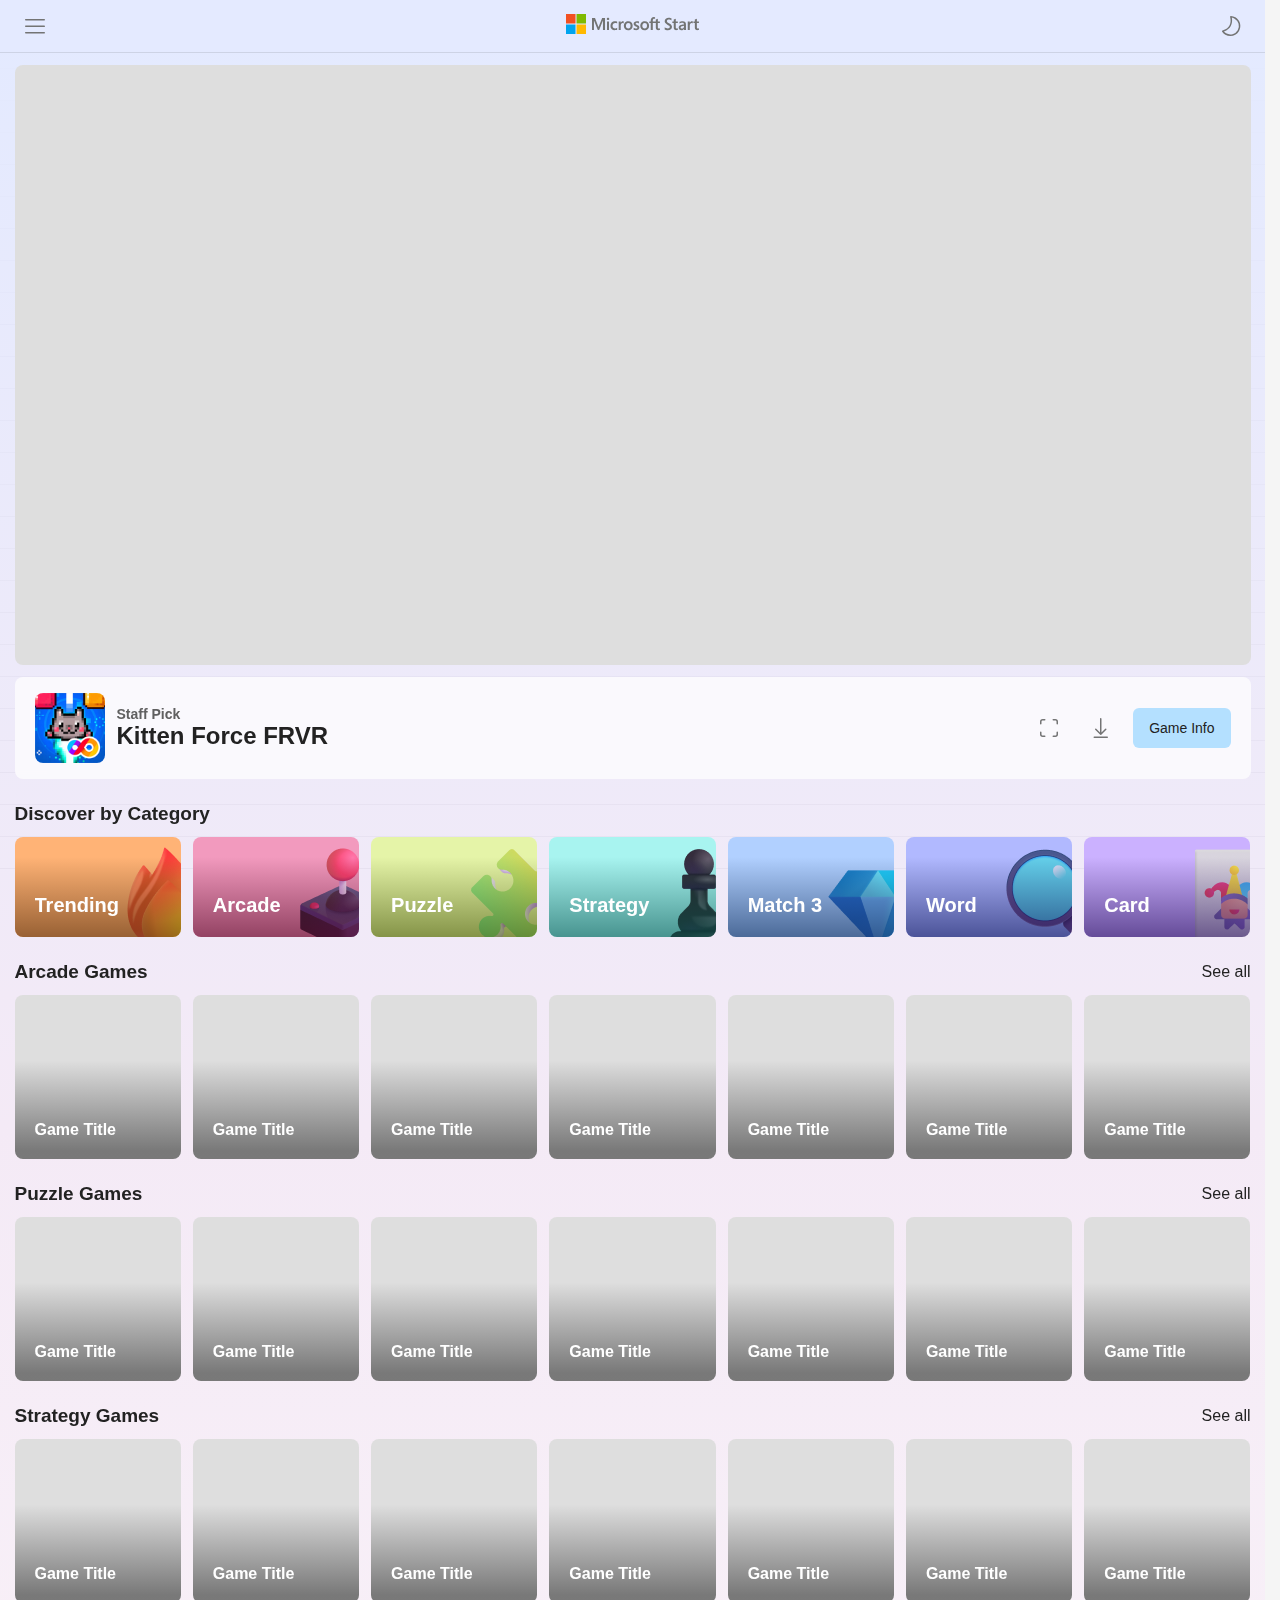
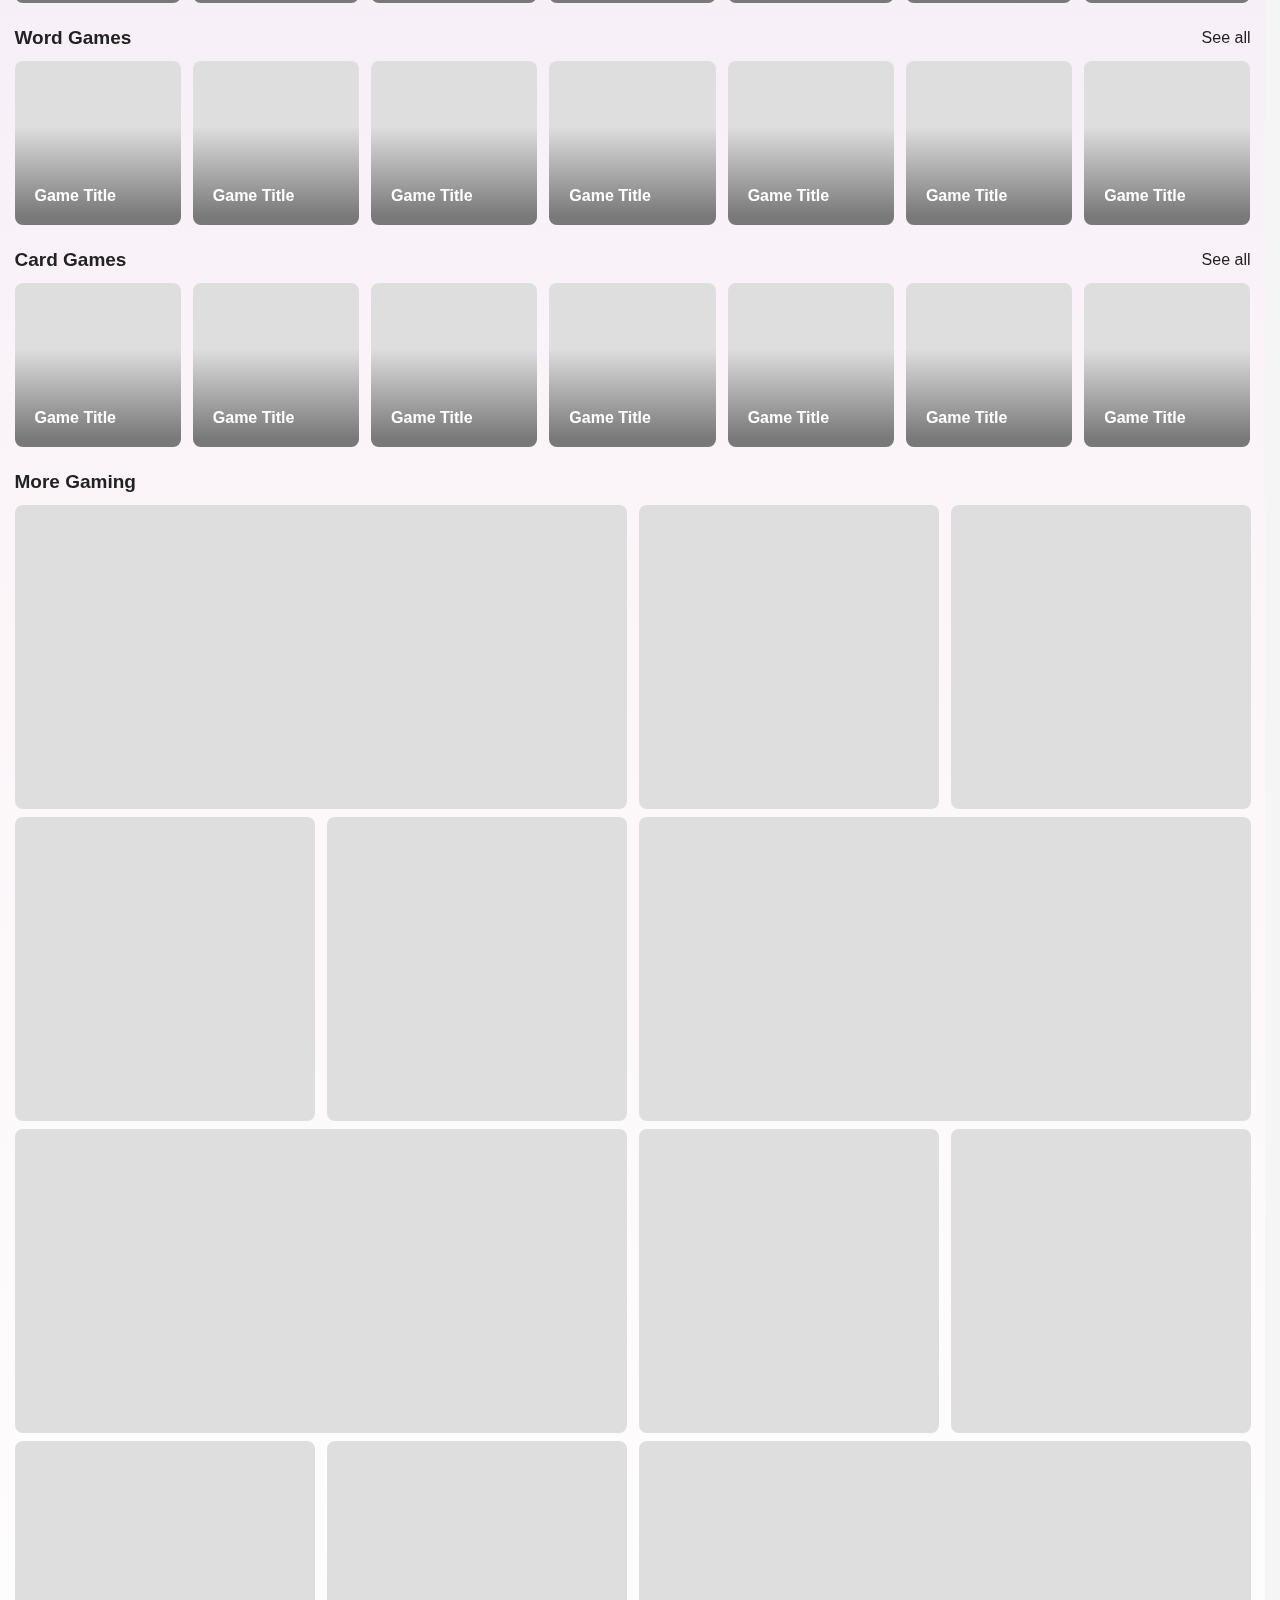
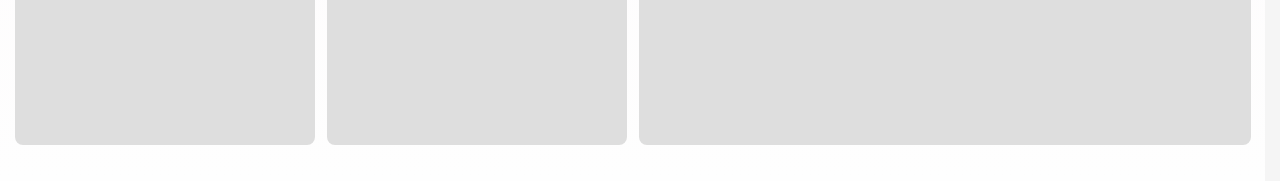
==== commit 5ab6c87d: "Games Page Feature Complete" ====
--- a/game.html
+++ b/game.html
@@ -33,17 +33,6 @@
     </div>
 
     <header>
-        <div id="disclaimer">
-            <div class="disclaimer-content">
-                <!-- <img class="casual-games-img-logo" src="/assets/favicon.svg" alt="Microsoft Casual Games Logo" draggable="false"> -->
-                <img class="casual-games-img-logo" src="./assets/disclaimer.svg" alt="Warning image" draggable="false">
-                <p>This redesign is not officially affiliated with Microsoft in any way. Redesign concept by Brian Latchman for <i>CSC428 Advanced Systems Design and Analysis</i>.</p>
-                <button title="Dismiss disclaimer" onclick="toggleDisclaimer()">
-                    <svg width="24" height="24" fill="var(--disclaimer-font)" viewBox="0 0 24 24" xmlns="http://www.w3.org/2000/svg"><path d="m4.397 4.554.073-.084a.75.75 0 0 1 .976-.073l.084.073L12 10.939l6.47-6.47a.75.75 0 1 1 1.06 1.061L13.061 12l6.47 6.47a.75.75 0 0 1 .072.976l-.073.084a.75.75 0 0 1-.976.073l-.084-.073L12 13.061l-6.47 6.47a.75.75 0 0 1-1.06-1.061L10.939 12l-6.47-6.47a.75.75 0 0 1-.072-.976l.073-.084-.073.084Z"/></svg>
-                </button>
-            </div>
-        </div>
-
         <div class="header-content">
             <button title="Open navigation menu" onclick="toggleNav()">
                 <svg width="24" height="24" fill="var(--ms-logo)" viewBox="0 0 24 24" xmlns="http://www.w3.org/2000/svg"><path d="M2.753 18h18.5a.75.75 0 0 1 .102 1.493l-.102.007h-18.5a.75.75 0 0 1-.102-1.493L2.753 18h18.5-18.5Zm0-6.497h18.5a.75.75 0 0 1 .102 1.493l-.102.007h-18.5a.75.75 0 0 1-.102-1.493l.102-.007h18.5-18.5Zm-.001-6.5h18.5a.75.75 0 0 1 .102 1.493l-.102.007h-18.5A.75.75 0 0 1 2.65 5.01l.102-.007h18.5-18.5Z"/></svg>
@@ -163,43 +152,65 @@
     </div>
     
     <main>
-        <!-- <div class="promoted-games t-game-page">
-            <div class="staff-picks">
-                <div class="main-spotlight">
-                    <iframe class="iframe" src="https://kittenforce.frvr.com/" title="Kitten Force FRVR Casual Game"></iframe>
-                </div>
-                <div class="small-spotlight-wrapper">
-                    <div class="small-spotlight t-slot">
-                        <div class="spotlight-gradient">
-                            <div class="main-spotlight-content">
-                                <h6>Staff Pick</h6>
-                                <h2>Kitten Force FRVR</h2>
-                                <p>Join a squad of Space Kitties and break blocks with your PAWsome Lasers!</p>
-                            </div>
-                        </div>
-                    </div>
-                </div>
-            </div>
-        </div> -->
-
         <div class="game">
             <iframe class="iframe" src="https://kittenforce.frvr.com/" title="Kitten Force FRVR Casual Game"></iframe>
+        </div>
+
+        <div class="game-details">
             <div class="game-info-wrapper">
+                <div class="game-info-content">
+                    <div class="recent-game-th game-kf"></div>
+                    <div class="game-info">
+                        <h6>Staff Pick</h6>
+                        <h2>Kitten Force FRVR</h2>
+                    </div>
+                </div>
+
+                <div class="game-info-buttons">
+                    <button title="Toggle full screen">
+                        <svg width="24" height="24" fill="var(--ms-logo)" viewBox="0 0 24 24" xmlns="http://www.w3.org/2000/svg"><path d="M4.5 5.75c0-.69.56-1.25 1.25-1.25h2a.75.75 0 0 0 0-1.5h-2A2.75 2.75 0 0 0 3 5.75v2a.75.75 0 0 0 1.5 0v-2ZM4.5 18.25c0 .69.56 1.25 1.25 1.25h2a.75.75 0 0 1 0 1.5h-2A2.75 2.75 0 0 1 3 18.25v-2a.75.75 0 0 1 1.5 0v2ZM18.25 4.5c.69 0 1.25.56 1.25 1.25v2a.75.75 0 0 0 1.5 0v-2A2.75 2.75 0 0 0 18.25 3h-2a.75.75 0 0 0 0 1.5h2ZM19.5 18.25c0 .69-.56 1.25-1.25 1.25h-2a.75.75 0 0 0 0 1.5h2A2.75 2.75 0 0 0 21 18.25v-2a.75.75 0 0 0-1.5 0v2Z"/></svg>
+                    </button>
+                    <button title="Download game">
+                        <svg width="24" height="24" fill="var(--ms-logo)" viewBox="0 0 24 24" xmlns="http://www.w3.org/2000/svg"><path d="M18.25 20.5a.75.75 0 1 1 0 1.5l-13 .004a.75.75 0 1 1 0-1.5l13-.004ZM11.648 2.012l.102-.007a.75.75 0 0 1 .743.648l.007.102-.001 13.685 3.722-3.72a.75.75 0 0 1 .976-.073l.085.073a.75.75 0 0 1 .072.976l-.073.084-4.997 4.997a.75.75 0 0 1-.976.073l-.085-.073-5.003-4.996a.75.75 0 0 1 .976-1.134l.084.072 3.719 3.714L11 2.755a.75.75 0 0 1 .648-.743l.102-.007-.102.007Z"/></svg>
+                    </button>
+                    <button id="accordion" title="View game info">Game Info</button>
+                </div>
+            </div>
+            <div id="panel">
+                <div class="panel-sections-wrapper">
+                    <div class="panel-sections">
+                        <h5>Description</h5>
+                        <p>Join a squad of Space Kitties and break blocks with your PAWsome Lasers! Score as many points as possible.</p>
+                    </div>
+                    <div class="panel-sections">
+                        <h5>Release Date</h5>
+                        <p>August 2019</p>
+                    </div>
+                </div>
+                <div class="panel-sections-wrapper">
+                    <div class="panel-sections">
+                        <h5>Developer</h5>
+                        <p>Kitten Force FRVR is developed by Chris Benjaminsen.</p>
+                    </div>
+                    <div class="panel-sections">
+                        <h5>Platform</h5>
+                        <p>Web browser (desktop and mobile)</p>
+                    </div>
+                </div>
+                <div class="panel-sections-wrapper">
+                    <div class="panel-sections">
+                        <h5>Controls</h5>
+                        <p>Drag left mouse button to move. You will shoot automatically.</p>
+                    </div>
+                </div>
+                <div></div>
+            </div>
+        </div>
 
             
-                <div class="game-info">
-                    <h6>Staff Pick</h6>
-                    <h2>Kitten Force FRVR</h2>
-                    <p>Join a squad of Space Kitties and break blocks with your PAWsome Lasers!</p>
-                </div>
-
-                <button id="accordion">Game Info</button>
-            </div>
-        </div>
-
-        <div id="panel">
-            <p>Lorem ipsum dolor sit amet, consectetur adipisicing elit, sed do eiusmod tempor incididunt ut labore et dolore magna aliqua. Ut enim ad minim veniam, quis nostrud exercitation ullamco laboris nisi ut aliquip ex ea commodo consequat.</p>
-        </div>
+
+
+
 
         <h3 class="feed-header categories-header">Discover by Category</h3>
         <div class="categories">
--- a/css/styles.css
+++ b/css/styles.css
@@ -39,6 +39,9 @@
   background-color: var(--background);
 
   --games-background: rgba(255, 255, 255, 0.3);
+  --game-info-background: rgba(255, 255, 255, 0.7);
+  --game-info-button: #B4E0FF;
+  --game-info-button-hover: #9AD5FF;
   --category-t-gradient: rgba(20, 20, 20, 0.5);
 }
 
@@ -68,6 +71,9 @@
   --placeholder: #282828;
 
   --games-background: rgba(26, 37, 69, 0.4);
+  --game-info-background: rgba(26, 37, 69, 0.8);
+  --game-info-button: #2A67BA;
+  --game-info-button-hover: #3977CB;
   --category-t-gradient: rgb(20, 20, 20);
 }
 
--- a/css/game-page.css
+++ b/css/game-page.css
@@ -1,27 +1,25 @@
 /* ACCORDION */
 
 #accordion {
-    background-color: #eee;
-    color: #444;
+    background-color: var(--game-info-button);
+    color: var(--font-1);
     cursor: pointer;
-    padding: 18px;
-    width: 100%;
+    padding: 12px 16px;
+    border-radius: 6px;
     border: none;
     text-align: left;
     outline: none;
-    font-size: 15px;
-    transition: 0.4s;
+    font-size: 14px;
+    transition: background-color 0.2s;
+    white-space: nowrap;
 }
 
 .active, #accordion:hover {
-    background-color: #ccc;
+    background-color: var(--game-info-button-hover);
 }
 
 #panel {
     padding: 0 20px;
-    background-color: var(--header-background);
-    backdrop-filter: blur(12px);
-    -webkit-backdrop-filter: blur(12px);
     color: var(--font-1);
     max-width: 1236px;
     width: 100%;
@@ -30,15 +28,41 @@
     max-height: 0;
     overflow: hidden;
     transition: max-height 0.2s ease-out;
+    display: flex;
+    flex-direction: column;
+    gap: 16px;
+}
+
+.panel-sections-wrapper {
+    width: 100%;
+    display: flex;
+    flex-direction: row;
+    align-items: flex-start;
+    gap: 12px;
+}
+
+.panel-sections {
+    display: flex;
+    flex-direction: column;
+    gap: 2px;
+    flex: 1;
+}
+
+.panel-sections p {
+    color: var(--font-2);
+}
+
+.panel-sections h5{
+    color: var(--font-1);
+    font-size: 14px;
+    font-weight: 600;
 }
 
 
 /* IFRAME */
 
 .game {
-    background-color: var(--header-background);
-    backdrop-filter: blur(12px);
-    -webkit-backdrop-filter: blur(12px);
+    background-color: var(--placeholder);
     border-radius: 8px;
     min-height: 424px;
     height: calc(100vh - 300px);
@@ -46,34 +70,80 @@
     width: 100%;
     max-width: 1236px;
     margin-inline: auto;
-    display: flex;
-    flex-direction: column;
-    gap: 12px;
     margin-bottom: 12px;
 }
 
 .iframe {
-    border-radius: 8px 8px 0 0;
+    border-radius: 8px;
     border: none;
     outline: none;
     height: 100%;
     width: 100%;
 }
 
+.game-details {
+    margin-inline: auto;
+    width: 100%;
+    max-width: 1236px;
+    border-radius: 8px;
+    background-color: var(--game-info-background);
+    backdrop-filter: blur(12px);
+    -webkit-backdrop-filter: blur(12px);
+}
+
+.game-info-content,
 .game-info-wrapper {
     display: flex;
     flex-direction: row;
+    align-items: center;
+    gap: 12px;
+}
+
+.game-info-wrapper {
+    padding: 16px 20px;
+    justify-content: space-between;
 }
 
 .game-info {
-    max-height: 100px;
-    height: 100%;
-    padding: 8px 20px;
     display: flex;
     flex-direction: column;
 }
 
+.game-info h6 {
+    color: var(--font-2);
+}
+
+.game-info h2 {
+    color: var(--font-1);
+    margin-bottom: 0;
+    overflow: hidden;
+    text-overflow: ellipsis;
+    display: -webkit-box;
+    -webkit-line-clamp: 2;
+    line-clamp: 2; 
+    -webkit-box-orient: vertical;
+}
+
+.game-info p {
+    color: var(--font-2);
+}
+
+.game-kf {
+    min-height: 70px;
+    min-width: 70px;
+    background-size: cover;
+    background-image: url(/assets/games/kittenforce.png);
+}
+
+.game-info-buttons {
+    display: flex;
+    flex-direction: row;
+    gap: 12px;
+    align-items: center;
+}
+
 @media only screen and (max-width: 1256px) {
+    .game-details,
     #panel,
     .game {
         max-width: 924px;
@@ -88,18 +158,55 @@
         flex-direction: column;
     }
 
+    .game-info-wrapper {
+        padding: 14px;
+    }
+
+    .game-info-buttons {
+        gap: 6px;
+    }
+
+    .panel-sections-wrapper {
+        gap: 14px;
+        flex-direction: column;
+    }
+
+    .game-details ,
     #panel {
         max-width: 612px;
     }
+
+    #panel {
+        gap: 14px;
+        padding: 0 14px;
+    }
 }
 
 @media only screen and (max-width: 645px) {
+    .game-info-wrapper {
+        flex-direction: column;
+        align-items: flex-start;
+    }
+
+    .game-info-buttons {
+        width: 100%;
+    }
+
+    #accordion {
+        flex: 1;
+    }
+
+    .game-details,
     #panel,
     .game {
         max-width: 100%;
         border-radius: 0;
     }
 
+    .game {
+        margin-bottom: 0;
+    }
+
     .iframe {
         border-radius: 0;
     }
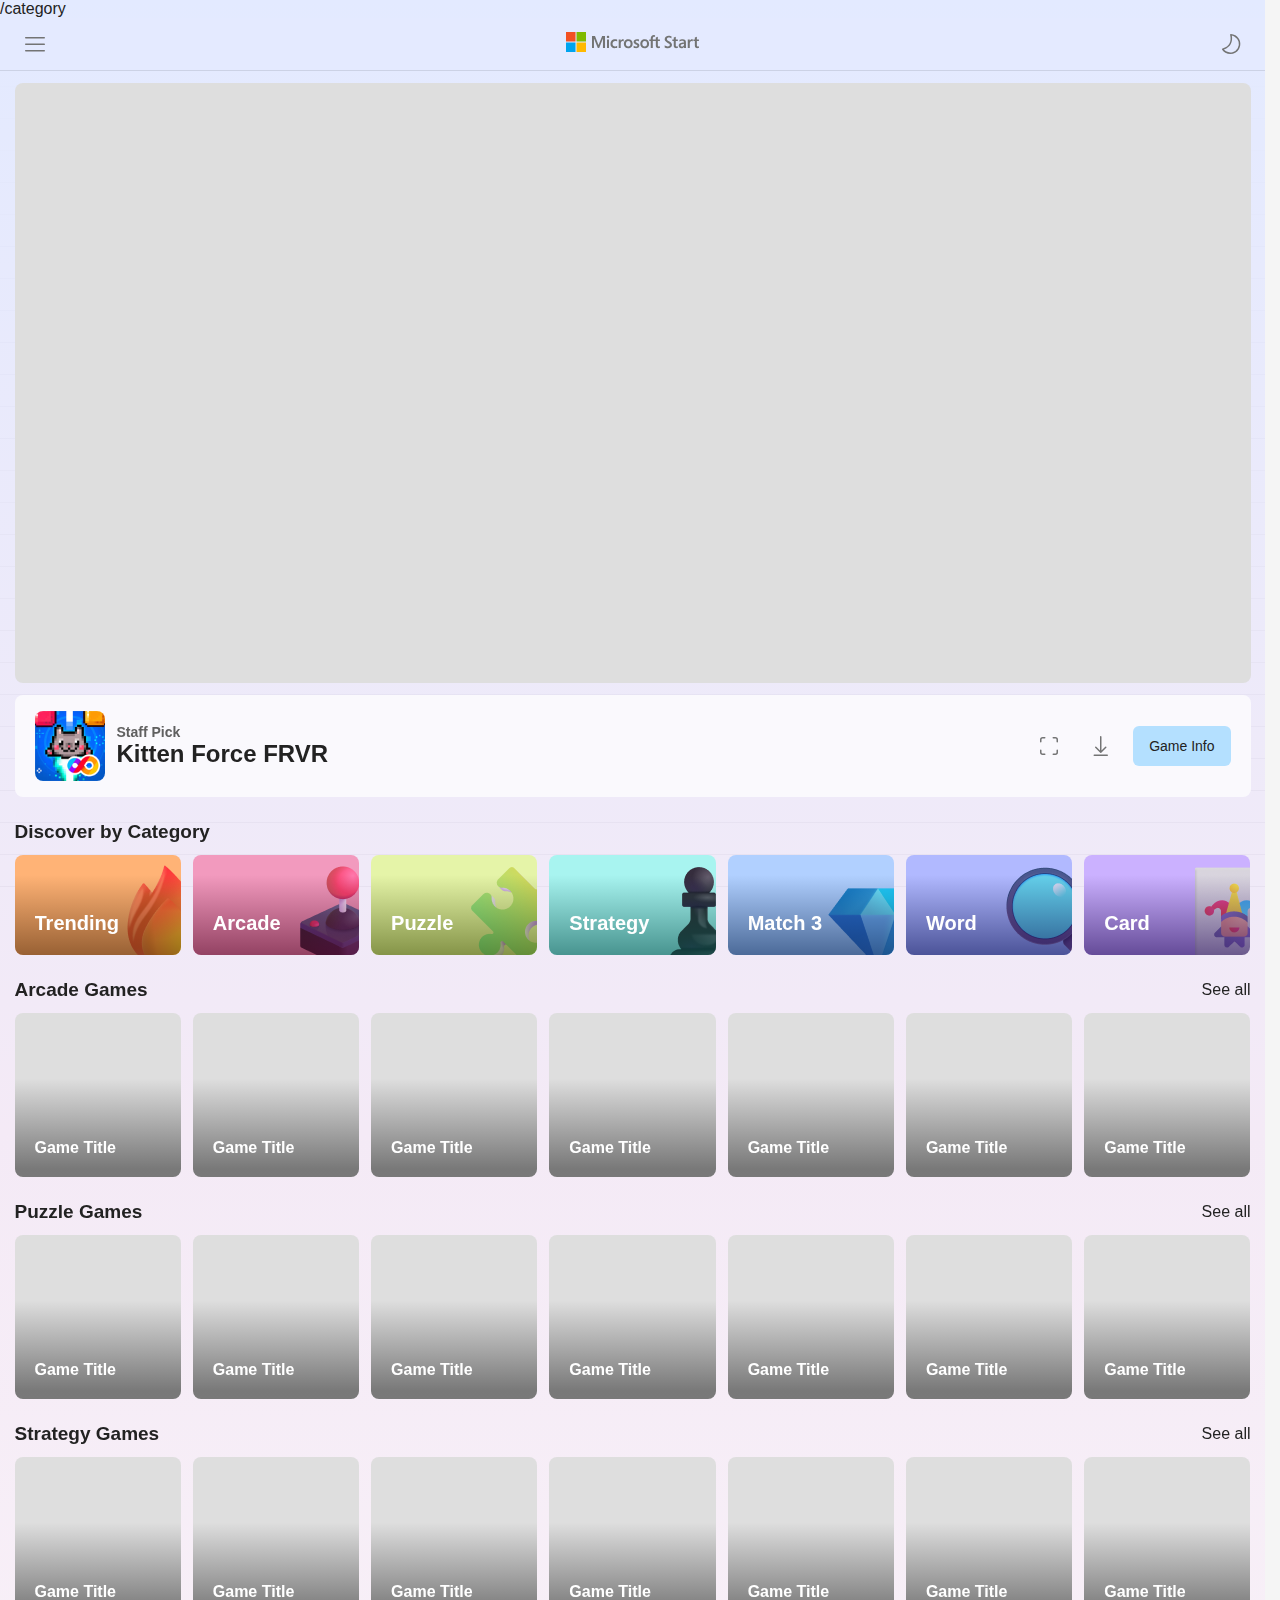
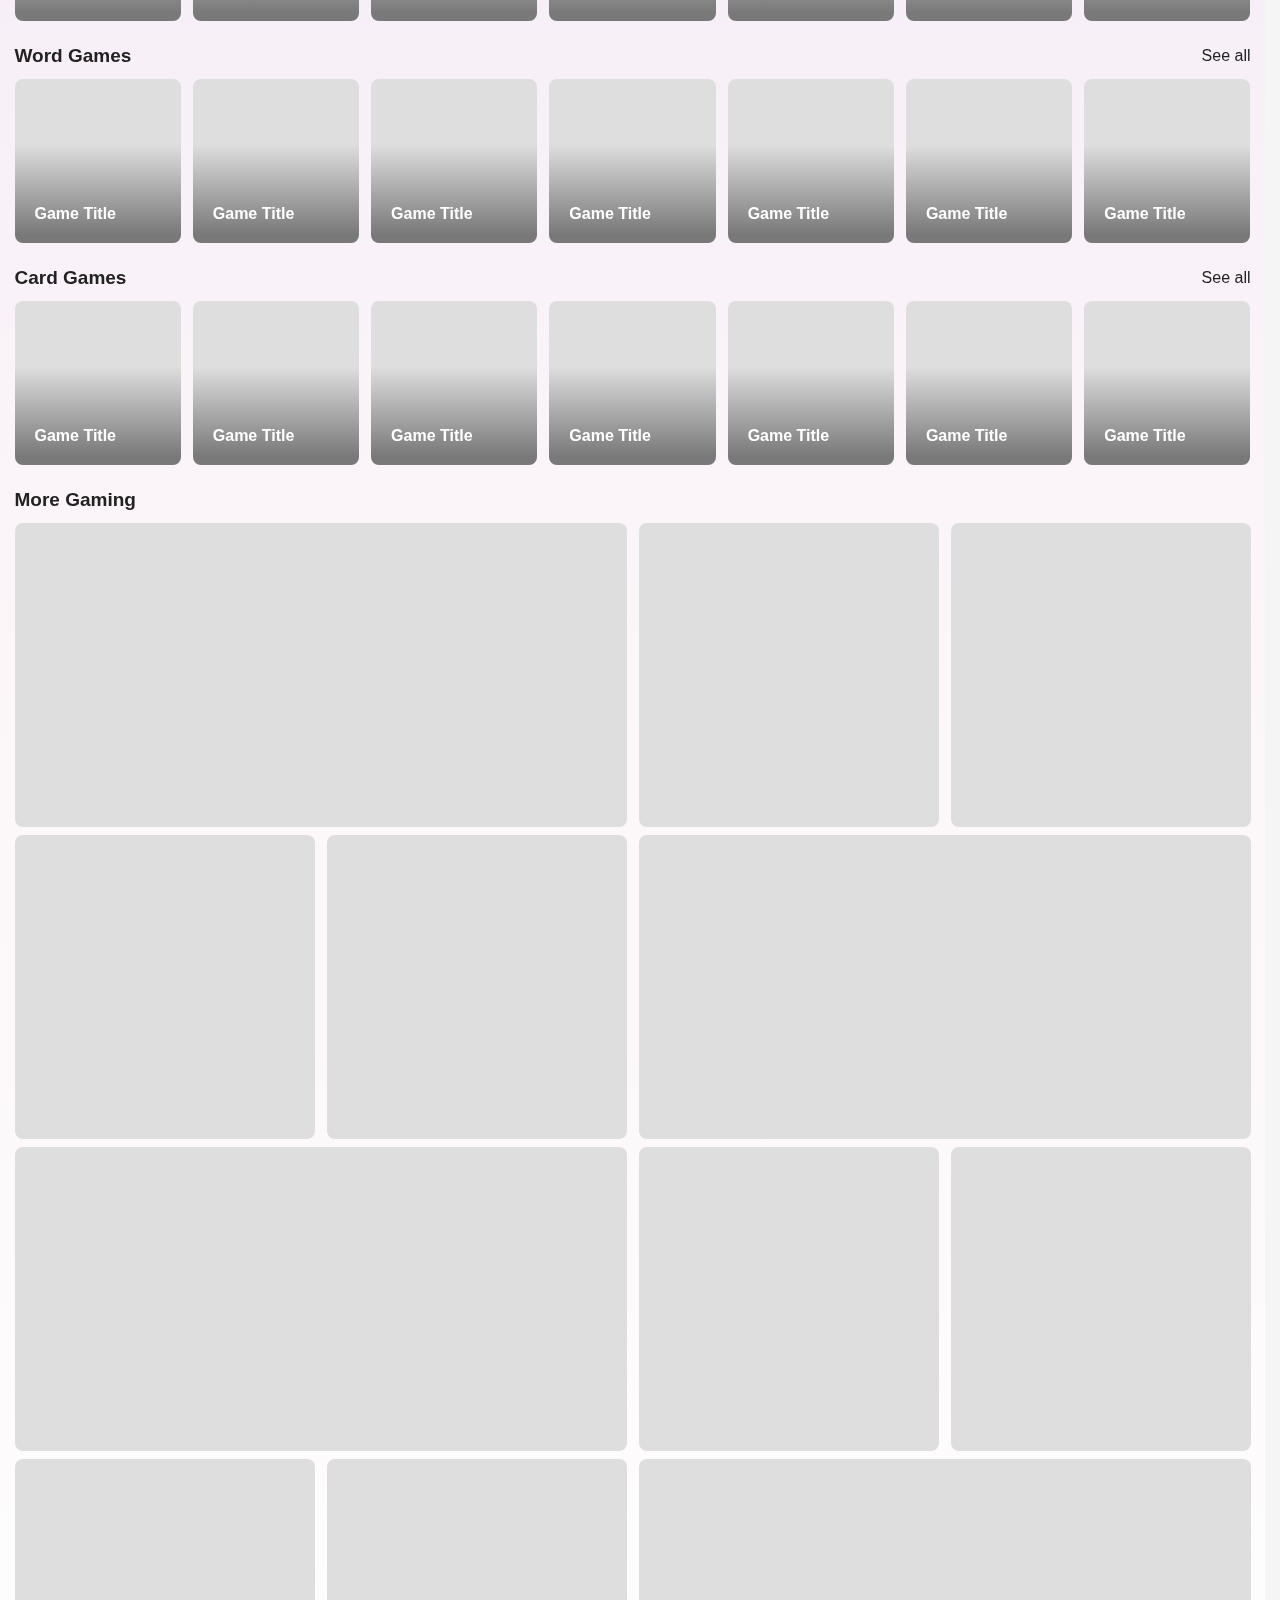
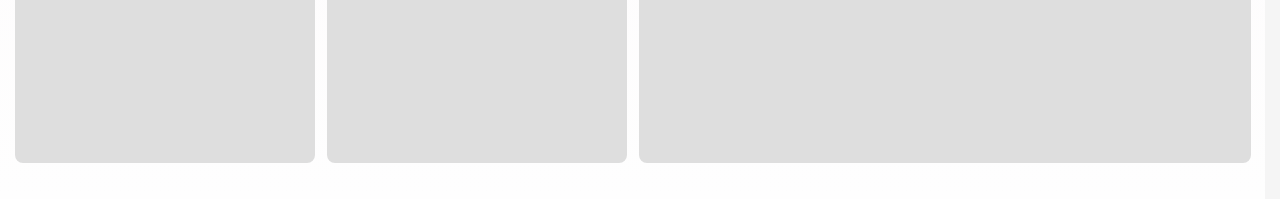
==== commit 53910657: "All urls, src and hrefs updated" ====
--- a/game.html
+++ b/game.html
@@ -1,4 +1,4 @@
-<!DOCTYPE html>
+<!DOCTYPE html>/category
 <html lang="en">
 
 <head>
@@ -25,6 +25,8 @@
     <link rel="stylesheet" type="text/css" href="css/carousel.css">
     <link rel="stylesheet" type="text/css" href="css/category-carousel.css">
     <link rel="stylesheet" type="text/css" href="css/game-page.css">
+
+    <base href="https://latxh.github.io/casual-games/">
 </head>
 
 <body>
@@ -206,49 +208,44 @@
                 <div></div>
             </div>
         </div>
-
-            
-
-
-
-
+        
         <h3 class="feed-header categories-header">Discover by Category</h3>
         <div class="categories">
             <button class="carousel-arrow" title="View more">
                 <svg width="24" height="24" fill="#fff" viewBox="0 0 24 24" xmlns="http://www.w3.org/2000/svg"><path d="M8.47 4.22a.75.75 0 0 0 0 1.06L15.19 12l-6.72 6.72a.75.75 0 1 0 1.06 1.06l7.25-7.25a.75.75 0 0 0 0-1.06L9.53 4.22a.75.75 0 0 0-1.06 0Z"/></svg>
             </button>
             <div class="category-wrapper">
-                <a class="category category-01" href="/category">
+                <a class="category category-01" href="#">
                     <div class="spotlight-gradient">
                         <h4 class="small-spotlight-content main-spotlight-content">Trending</h4>
                     </div>
                 </a>
-                <a class="category category-02" href="/category">
+                <a class="category category-02" href="#">
                     <div class="spotlight-gradient">
                         <h4 class="small-spotlight-content main-spotlight-content">Arcade</h4>
                     </div>
                 </a>
-                <a class="category category-03" href="/category">
+                <a class="category category-03" href="#">
                     <div class="spotlight-gradient">
                         <h4 class="small-spotlight-content main-spotlight-content">Puzzle</h4>
                     </div>
                 </a>
-                <a class="category category-04" href="/category">
+                <a class="category category-04" href="#">
                     <div class="spotlight-gradient">
                         <h4 class="small-spotlight-content main-spotlight-content">Strategy</h4>
                     </div>
                 </a>
-                <a class="category category-06" href="/category">
+                <a class="category category-06" href="#">
                     <div class="spotlight-gradient">
                         <h4 class="small-spotlight-content main-spotlight-content">Match 3</h4>
                     </div>
                 </a>
-                <a class="category category-07" href="/category">
+                <a class="category category-07" href="#">
                     <div class="spotlight-gradient">
                         <h4 class="small-spotlight-content main-spotlight-content">Word</h4>
                     </div>
                 </a>
-                <a class="category category-05" href="/category">
+                <a class="category category-05" href="#">
                     <div class="spotlight-gradient">
                         <h4 class="small-spotlight-content main-spotlight-content">Card</h4>
                     </div>
@@ -258,44 +255,44 @@
 
         <div class="categories-header-wrapper">
             <h3 class="category-header">Arcade Games</h3>
-            <a href="/category"><p>See all</p></a>
+            <a href="#"><p>See all</p></a>
         </div>
         <div class="categories t-categories">
             <button class="carousel-arrow" title="View more">
                 <svg width="24" height="24" fill="#fff" viewBox="0 0 24 24" xmlns="http://www.w3.org/2000/svg"><path d="M8.47 4.22a.75.75 0 0 0 0 1.06L15.19 12l-6.72 6.72a.75.75 0 1 0 1.06 1.06l7.25-7.25a.75.75 0 0 0 0-1.06L9.53 4.22a.75.75 0 0 0-1.06 0Z"/></svg>
             </button>
             <div class="category-wrapper">
-                <a class="category t-category" href="/game">
-                    <div class="spotlight-gradient">
-                        <h4 class="small-spotlight-content main-spotlight-content t-game-title">Game Title</h4>
-                    </div>
-                </a>
-                <a class="category t-category" href="/game">
-                    <div class="spotlight-gradient">
-                        <h4 class="small-spotlight-content main-spotlight-content t-game-title">Game Title</h4>
-                    </div>
-                </a>
-                <a class="category t-category" href="/game">
-                    <div class="spotlight-gradient">
-                        <h4 class="small-spotlight-content main-spotlight-content t-game-title">Game Title</h4>
-                    </div>
-                </a>
-                <a class="category t-category" href="/game">
-                    <div class="spotlight-gradient">
-                        <h4 class="small-spotlight-content main-spotlight-content t-game-title">Game Title</h4>
-                    </div>
-                </a>
-                <a class="category t-category" href="/game">
-                    <div class="spotlight-gradient">
-                        <h4 class="small-spotlight-content main-spotlight-content t-game-title">Game Title</h4>
-                    </div>
-                </a>
-                <a class="category t-category" href="/game">
-                    <div class="spotlight-gradient">
-                        <h4 class="small-spotlight-content main-spotlight-content t-game-title">Game Title</h4>
-                    </div>
-                </a>
-                <a class="category t-category" href="/game">
+                <a class="category t-category" href="game">
+                    <div class="spotlight-gradient">
+                        <h4 class="small-spotlight-content main-spotlight-content t-game-title">Game Title</h4>
+                    </div>
+                </a>
+                <a class="category t-category" href="game">
+                    <div class="spotlight-gradient">
+                        <h4 class="small-spotlight-content main-spotlight-content t-game-title">Game Title</h4>
+                    </div>
+                </a>
+                <a class="category t-category" href="game">
+                    <div class="spotlight-gradient">
+                        <h4 class="small-spotlight-content main-spotlight-content t-game-title">Game Title</h4>
+                    </div>
+                </a>
+                <a class="category t-category" href="game">
+                    <div class="spotlight-gradient">
+                        <h4 class="small-spotlight-content main-spotlight-content t-game-title">Game Title</h4>
+                    </div>
+                </a>
+                <a class="category t-category" href="game">
+                    <div class="spotlight-gradient">
+                        <h4 class="small-spotlight-content main-spotlight-content t-game-title">Game Title</h4>
+                    </div>
+                </a>
+                <a class="category t-category" href="game">
+                    <div class="spotlight-gradient">
+                        <h4 class="small-spotlight-content main-spotlight-content t-game-title">Game Title</h4>
+                    </div>
+                </a>
+                <a class="category t-category" href="game">
                     <div class="spotlight-gradient">
                         <h4 class="small-spotlight-content main-spotlight-content t-game-title">Game Title</h4>
                     </div>
@@ -305,44 +302,44 @@
 
         <div class="categories-header-wrapper">
             <h3 class="category-header">Puzzle Games</h3>
-            <a href="/category"><p>See all</p></a>
+            <a href="#"><p>See all</p></a>
         </div>
         <div class="categories t-categories">
             <button class="carousel-arrow" title="View more">
                 <svg width="24" height="24" fill="#fff" viewBox="0 0 24 24" xmlns="http://www.w3.org/2000/svg"><path d="M8.47 4.22a.75.75 0 0 0 0 1.06L15.19 12l-6.72 6.72a.75.75 0 1 0 1.06 1.06l7.25-7.25a.75.75 0 0 0 0-1.06L9.53 4.22a.75.75 0 0 0-1.06 0Z"/></svg>
             </button>
             <div class="category-wrapper">
-                <a class="category t-category" href="/game">
-                    <div class="spotlight-gradient">
-                        <h4 class="small-spotlight-content main-spotlight-content t-game-title">Game Title</h4>
-                    </div>
-                </a>
-                <a class="category t-category" href="/game">
-                    <div class="spotlight-gradient">
-                        <h4 class="small-spotlight-content main-spotlight-content t-game-title">Game Title</h4>
-                    </div>
-                </a>
-                <a class="category t-category" href="/game">
-                    <div class="spotlight-gradient">
-                        <h4 class="small-spotlight-content main-spotlight-content t-game-title">Game Title</h4>
-                    </div>
-                </a>
-                <a class="category t-category" href="/game">
-                    <div class="spotlight-gradient">
-                        <h4 class="small-spotlight-content main-spotlight-content t-game-title">Game Title</h4>
-                    </div>
-                </a>
-                <a class="category t-category" href="/game">
-                    <div class="spotlight-gradient">
-                        <h4 class="small-spotlight-content main-spotlight-content t-game-title">Game Title</h4>
-                    </div>
-                </a>
-                <a class="category t-category" href="/game">
-                    <div class="spotlight-gradient">
-                        <h4 class="small-spotlight-content main-spotlight-content t-game-title">Game Title</h4>
-                    </div>
-                </a>
-                <a class="category t-category" href="/game">
+                <a class="category t-category" href="game">
+                    <div class="spotlight-gradient">
+                        <h4 class="small-spotlight-content main-spotlight-content t-game-title">Game Title</h4>
+                    </div>
+                </a>
+                <a class="category t-category" href="game">
+                    <div class="spotlight-gradient">
+                        <h4 class="small-spotlight-content main-spotlight-content t-game-title">Game Title</h4>
+                    </div>
+                </a>
+                <a class="category t-category" href="game">
+                    <div class="spotlight-gradient">
+                        <h4 class="small-spotlight-content main-spotlight-content t-game-title">Game Title</h4>
+                    </div>
+                </a>
+                <a class="category t-category" href="game">
+                    <div class="spotlight-gradient">
+                        <h4 class="small-spotlight-content main-spotlight-content t-game-title">Game Title</h4>
+                    </div>
+                </a>
+                <a class="category t-category" href="game">
+                    <div class="spotlight-gradient">
+                        <h4 class="small-spotlight-content main-spotlight-content t-game-title">Game Title</h4>
+                    </div>
+                </a>
+                <a class="category t-category" href="game">
+                    <div class="spotlight-gradient">
+                        <h4 class="small-spotlight-content main-spotlight-content t-game-title">Game Title</h4>
+                    </div>
+                </a>
+                <a class="category t-category" href="game">
                     <div class="spotlight-gradient">
                         <h4 class="small-spotlight-content main-spotlight-content t-game-title">Game Title</h4>
                     </div>
@@ -352,44 +349,44 @@
 
         <div class="categories-header-wrapper">
             <h3 class="category-header">Strategy Games</h3>
-            <a href="/category"><p>See all</p></a>
+            <a href="#"><p>See all</p></a>
         </div>
         <div class="categories t-categories">
             <button class="carousel-arrow" title="View more">
                 <svg width="24" height="24" fill="#fff" viewBox="0 0 24 24" xmlns="http://www.w3.org/2000/svg"><path d="M8.47 4.22a.75.75 0 0 0 0 1.06L15.19 12l-6.72 6.72a.75.75 0 1 0 1.06 1.06l7.25-7.25a.75.75 0 0 0 0-1.06L9.53 4.22a.75.75 0 0 0-1.06 0Z"/></svg>
             </button>
             <div class="category-wrapper">
-                <a class="category t-category" href="/game">
-                    <div class="spotlight-gradient">
-                        <h4 class="small-spotlight-content main-spotlight-content t-game-title">Game Title</h4>
-                    </div>
-                </a>
-                <a class="category t-category" href="/game">
-                    <div class="spotlight-gradient">
-                        <h4 class="small-spotlight-content main-spotlight-content t-game-title">Game Title</h4>
-                    </div>
-                </a>
-                <a class="category t-category" href="/game">
-                    <div class="spotlight-gradient">
-                        <h4 class="small-spotlight-content main-spotlight-content t-game-title">Game Title</h4>
-                    </div>
-                </a>
-                <a class="category t-category" href="/game">
-                    <div class="spotlight-gradient">
-                        <h4 class="small-spotlight-content main-spotlight-content t-game-title">Game Title</h4>
-                    </div>
-                </a>
-                <a class="category t-category" href="/game">
-                    <div class="spotlight-gradient">
-                        <h4 class="small-spotlight-content main-spotlight-content t-game-title">Game Title</h4>
-                    </div>
-                </a>
-                <a class="category t-category" href="/game">
-                    <div class="spotlight-gradient">
-                        <h4 class="small-spotlight-content main-spotlight-content t-game-title">Game Title</h4>
-                    </div>
-                </a>
-                <a class="category t-category" href="/game">
+                <a class="category t-category" href="game">
+                    <div class="spotlight-gradient">
+                        <h4 class="small-spotlight-content main-spotlight-content t-game-title">Game Title</h4>
+                    </div>
+                </a>
+                <a class="category t-category" href="game">
+                    <div class="spotlight-gradient">
+                        <h4 class="small-spotlight-content main-spotlight-content t-game-title">Game Title</h4>
+                    </div>
+                </a>
+                <a class="category t-category" href="game">
+                    <div class="spotlight-gradient">
+                        <h4 class="small-spotlight-content main-spotlight-content t-game-title">Game Title</h4>
+                    </div>
+                </a>
+                <a class="category t-category" href="game">
+                    <div class="spotlight-gradient">
+                        <h4 class="small-spotlight-content main-spotlight-content t-game-title">Game Title</h4>
+                    </div>
+                </a>
+                <a class="category t-category" href="game">
+                    <div class="spotlight-gradient">
+                        <h4 class="small-spotlight-content main-spotlight-content t-game-title">Game Title</h4>
+                    </div>
+                </a>
+                <a class="category t-category" href="game">
+                    <div class="spotlight-gradient">
+                        <h4 class="small-spotlight-content main-spotlight-content t-game-title">Game Title</h4>
+                    </div>
+                </a>
+                <a class="category t-category" href="game">
                     <div class="spotlight-gradient">
                         <h4 class="small-spotlight-content main-spotlight-content t-game-title">Game Title</h4>
                     </div>
@@ -399,44 +396,44 @@
 
         <div class="categories-header-wrapper">
             <h3 class="category-header">Word Games</h3>
-            <a href="/category"><p>See all</p></a>
+            <a href="#"><p>See all</p></a>
         </div>
         <div class="categories t-categories">
             <button class="carousel-arrow" title="View more">
                 <svg width="24" height="24" fill="#fff" viewBox="0 0 24 24" xmlns="http://www.w3.org/2000/svg"><path d="M8.47 4.22a.75.75 0 0 0 0 1.06L15.19 12l-6.72 6.72a.75.75 0 1 0 1.06 1.06l7.25-7.25a.75.75 0 0 0 0-1.06L9.53 4.22a.75.75 0 0 0-1.06 0Z"/></svg>
             </button>
             <div class="category-wrapper">
-                <a class="category t-category" href="/game">
-                    <div class="spotlight-gradient">
-                        <h4 class="small-spotlight-content main-spotlight-content t-game-title">Game Title</h4>
-                    </div>
-                </a>
-                <a class="category t-category" href="/game">
-                    <div class="spotlight-gradient">
-                        <h4 class="small-spotlight-content main-spotlight-content t-game-title">Game Title</h4>
-                    </div>
-                </a>
-                <a class="category t-category" href="/game">
-                    <div class="spotlight-gradient">
-                        <h4 class="small-spotlight-content main-spotlight-content t-game-title">Game Title</h4>
-                    </div>
-                </a>
-                <a class="category t-category" href="/game">
-                    <div class="spotlight-gradient">
-                        <h4 class="small-spotlight-content main-spotlight-content t-game-title">Game Title</h4>
-                    </div>
-                </a>
-                <a class="category t-category" href="/game">
-                    <div class="spotlight-gradient">
-                        <h4 class="small-spotlight-content main-spotlight-content t-game-title">Game Title</h4>
-                    </div>
-                </a>
-                <a class="category t-category" href="/game">
-                    <div class="spotlight-gradient">
-                        <h4 class="small-spotlight-content main-spotlight-content t-game-title">Game Title</h4>
-                    </div>
-                </a>
-                <a class="category t-category" href="/game">
+                <a class="category t-category" href="game">
+                    <div class="spotlight-gradient">
+                        <h4 class="small-spotlight-content main-spotlight-content t-game-title">Game Title</h4>
+                    </div>
+                </a>
+                <a class="category t-category" href="game">
+                    <div class="spotlight-gradient">
+                        <h4 class="small-spotlight-content main-spotlight-content t-game-title">Game Title</h4>
+                    </div>
+                </a>
+                <a class="category t-category" href="game">
+                    <div class="spotlight-gradient">
+                        <h4 class="small-spotlight-content main-spotlight-content t-game-title">Game Title</h4>
+                    </div>
+                </a>
+                <a class="category t-category" href="game">
+                    <div class="spotlight-gradient">
+                        <h4 class="small-spotlight-content main-spotlight-content t-game-title">Game Title</h4>
+                    </div>
+                </a>
+                <a class="category t-category" href="game">
+                    <div class="spotlight-gradient">
+                        <h4 class="small-spotlight-content main-spotlight-content t-game-title">Game Title</h4>
+                    </div>
+                </a>
+                <a class="category t-category" href="game">
+                    <div class="spotlight-gradient">
+                        <h4 class="small-spotlight-content main-spotlight-content t-game-title">Game Title</h4>
+                    </div>
+                </a>
+                <a class="category t-category" href="game">
                     <div class="spotlight-gradient">
                         <h4 class="small-spotlight-content main-spotlight-content t-game-title">Game Title</h4>
                     </div>
@@ -446,44 +443,44 @@
 
         <div class="categories-header-wrapper">
             <h3 class="category-header">Card Games</h3>
-            <a href="/category"><p>See all</p></a>
+            <a href="#"><p>See all</p></a>
         </div>
         <div class="categories t-categories">
             <button class="carousel-arrow" title="View more">
                 <svg width="24" height="24" fill="#fff" viewBox="0 0 24 24" xmlns="http://www.w3.org/2000/svg"><path d="M8.47 4.22a.75.75 0 0 0 0 1.06L15.19 12l-6.72 6.72a.75.75 0 1 0 1.06 1.06l7.25-7.25a.75.75 0 0 0 0-1.06L9.53 4.22a.75.75 0 0 0-1.06 0Z"/></svg>
             </button>
             <div class="category-wrapper">
-                <a class="category t-category" href="/game">
-                    <div class="spotlight-gradient">
-                        <h4 class="small-spotlight-content main-spotlight-content t-game-title">Game Title</h4>
-                    </div>
-                </a>
-                <a class="category t-category" href="/game">
-                    <div class="spotlight-gradient">
-                        <h4 class="small-spotlight-content main-spotlight-content t-game-title">Game Title</h4>
-                    </div>
-                </a>
-                <a class="category t-category" href="/game">
-                    <div class="spotlight-gradient">
-                        <h4 class="small-spotlight-content main-spotlight-content t-game-title">Game Title</h4>
-                    </div>
-                </a>
-                <a class="category t-category" href="/game">
-                    <div class="spotlight-gradient">
-                        <h4 class="small-spotlight-content main-spotlight-content t-game-title">Game Title</h4>
-                    </div>
-                </a>
-                <a class="category t-category" href="/game">
-                    <div class="spotlight-gradient">
-                        <h4 class="small-spotlight-content main-spotlight-content t-game-title">Game Title</h4>
-                    </div>
-                </a>
-                <a class="category t-category" href="/game">
-                    <div class="spotlight-gradient">
-                        <h4 class="small-spotlight-content main-spotlight-content t-game-title">Game Title</h4>
-                    </div>
-                </a>
-                <a class="category t-category" href="/game">
+                <a class="category t-category" href="game">
+                    <div class="spotlight-gradient">
+                        <h4 class="small-spotlight-content main-spotlight-content t-game-title">Game Title</h4>
+                    </div>
+                </a>
+                <a class="category t-category" href="game">
+                    <div class="spotlight-gradient">
+                        <h4 class="small-spotlight-content main-spotlight-content t-game-title">Game Title</h4>
+                    </div>
+                </a>
+                <a class="category t-category" href="game">
+                    <div class="spotlight-gradient">
+                        <h4 class="small-spotlight-content main-spotlight-content t-game-title">Game Title</h4>
+                    </div>
+                </a>
+                <a class="category t-category" href="game">
+                    <div class="spotlight-gradient">
+                        <h4 class="small-spotlight-content main-spotlight-content t-game-title">Game Title</h4>
+                    </div>
+                </a>
+                <a class="category t-category" href="game">
+                    <div class="spotlight-gradient">
+                        <h4 class="small-spotlight-content main-spotlight-content t-game-title">Game Title</h4>
+                    </div>
+                </a>
+                <a class="category t-category" href="game">
+                    <div class="spotlight-gradient">
+                        <h4 class="small-spotlight-content main-spotlight-content t-game-title">Game Title</h4>
+                    </div>
+                </a>
+                <a class="category t-category" href="game">
                     <div class="spotlight-gradient">
                         <h4 class="small-spotlight-content main-spotlight-content t-game-title">Game Title</h4>
                     </div>
--- a/css/games-spotlight.css
+++ b/css/games-spotlight.css
@@ -115,23 +115,23 @@
 
 .main-spotlight {
     background-color: var(--placeholder);
-    background: url(/assets/games/main_game.jpg);
+    background: url(../assets/games/main_game.jpg);
     background-size: cover;
     background-position: 50% 30%;
 }
 
 .slot-1 {
-    background: url(/assets/games/slot-1.png);
+    background: url(../assets/games/slot-1.png);
     background-size: cover;
 }
 
 .slot-2 {
-    background: url(/assets/games/slot-2.png);
+    background: url(../assets/games/slot-2.png);
     background-size: cover;
 }
 
 .slot-3 {
-    background: url(/assets/games/slot-3.png);
+    background: url(../assets/games/slot-3.png);
     background-size: cover;
 }
 
--- a/css/recent-games.css
+++ b/css/recent-games.css
@@ -1,56 +1,56 @@
 /* Catan */
 .game-01 {
-    background: url(/assets/games/catan.png);
+    background: url(../assets/games/catan.png);
 }
 
 /* The Crew */
 .game-02 {
-    background: url(/assets/games/crew.png);
+    background: url(../assets/games/crew.png);
 }
 
 /* RuneScape */
 .game-03 {
-    background: url(/assets/games/osrs.png);
+    background: url(../assets/games/osrs.png);
 }
 
 /* Bowmania */
 .game-04 {
-    background: url(/assets/games/bowmania.png);
+    background: url(../assets/games/bowmania.png);
 }
 
 /* 4 Pics 1 Word */
 .game-05 {
-    background: url(/assets/games/fourpic.png);
+    background: url(../assets/games/fourpic.png);
 }
 
 /* Parking Panic */
 .game-06 {
-    background: url(/assets/games/parking.png);
+    background: url(../assets/games/parking.png);
 }
 
 /* Pinball */
 .game-07 {
-    background: url(/assets/games/pinball.png);
+    background: url(../assets/games/pinball.png);
 }
 
 /* Jewel */
 .game-08 {
-    background: url(/assets/games/jewel.png);
+    background: url(../assets/games/jewel.png);
 }
 
 /* Hex */
 .game-09 {
-    background: url(/assets/games/hex.png);
+    background: url(../assets/games/hex.png);
 }
 
 /* Cricket */
 .game-10 {
-    background: url(/assets/games/cricket.png);
+    background: url(../assets/games/cricket.png);
 }
 
 /* Pegball */
 .game-11 {
-    background: url(/assets/games/pegball.png);
+    background: url(../assets/games/pegball.png);
 }
 
 .game-01, .game-02, .game-03, .game-04, .game-05, 
--- a/css/category-carousel.css
+++ b/css/category-carousel.css
@@ -7,7 +7,7 @@
 }
 
 .category-01 {
-    background: url(/assets/categories/fire.png);
+    background: url(../assets/categories/fire.png);
 }
 
 .category-01 .spotlight-gradient {
@@ -19,7 +19,7 @@
 }
 
 .category-02 {
-    background: url(/assets/categories/arcade.png);
+    background: url(../assets/categories/arcade.png);
 }
 
 .category-02 .spotlight-gradient {
@@ -31,7 +31,7 @@
 }
 
 .category-03 {
-    background: url(/assets/categories/puzzle.png);
+    background: url(../assets/categories/puzzle.png);
 }
 
 .category-03 .spotlight-gradient {
@@ -43,7 +43,7 @@
 }
 
 .category-04 {
-    background: url(/assets/categories/strat.png);
+    background: url(../assets/categories/strat.png);
 }
 
 .category-04 .spotlight-gradient {
@@ -55,7 +55,7 @@
 }
 
 .category-05 {
-    background: url(/assets/categories/card.png);
+    background: url(../assets/categories/card.png);
 }
 
 .category-05 .spotlight-gradient {
@@ -67,7 +67,7 @@
 }
 
 .category-06 {
-    background: url(/assets/categories/match.png);
+    background: url(../assets/categories/match.png);
 }
 
 .category-06 .spotlight-gradient {
@@ -79,7 +79,7 @@
 }
 
 .category-07 {
-    background: url(/assets/categories/word.png);
+    background: url(../assets/categories/word.png);
 }
 
 .category-07 .spotlight-gradient {
--- a/css/game-page.css
+++ b/css/game-page.css
@@ -132,7 +132,7 @@
     min-height: 70px;
     min-width: 70px;
     background-size: cover;
-    background-image: url(/assets/games/kittenforce.png);
+    background-image: url(../assets/games/kittenforce.png);
 }
 
 .game-info-buttons {
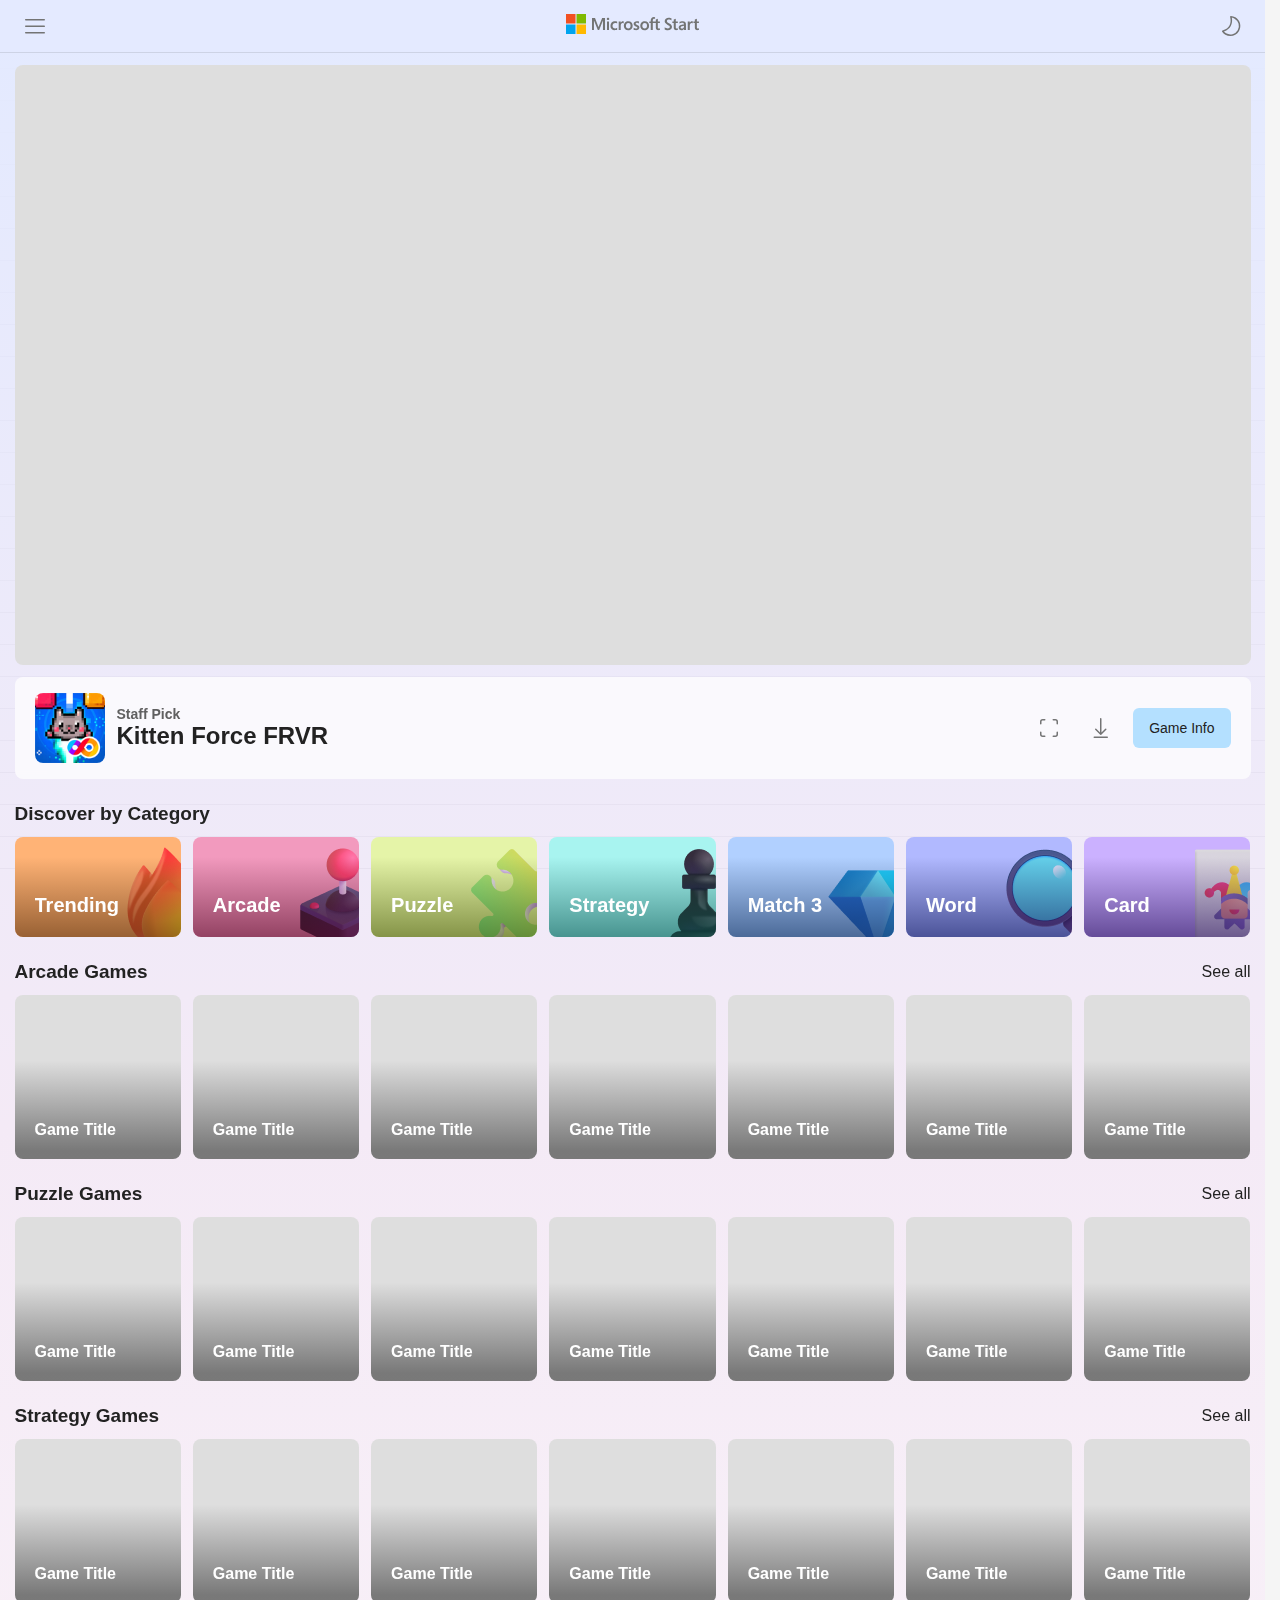
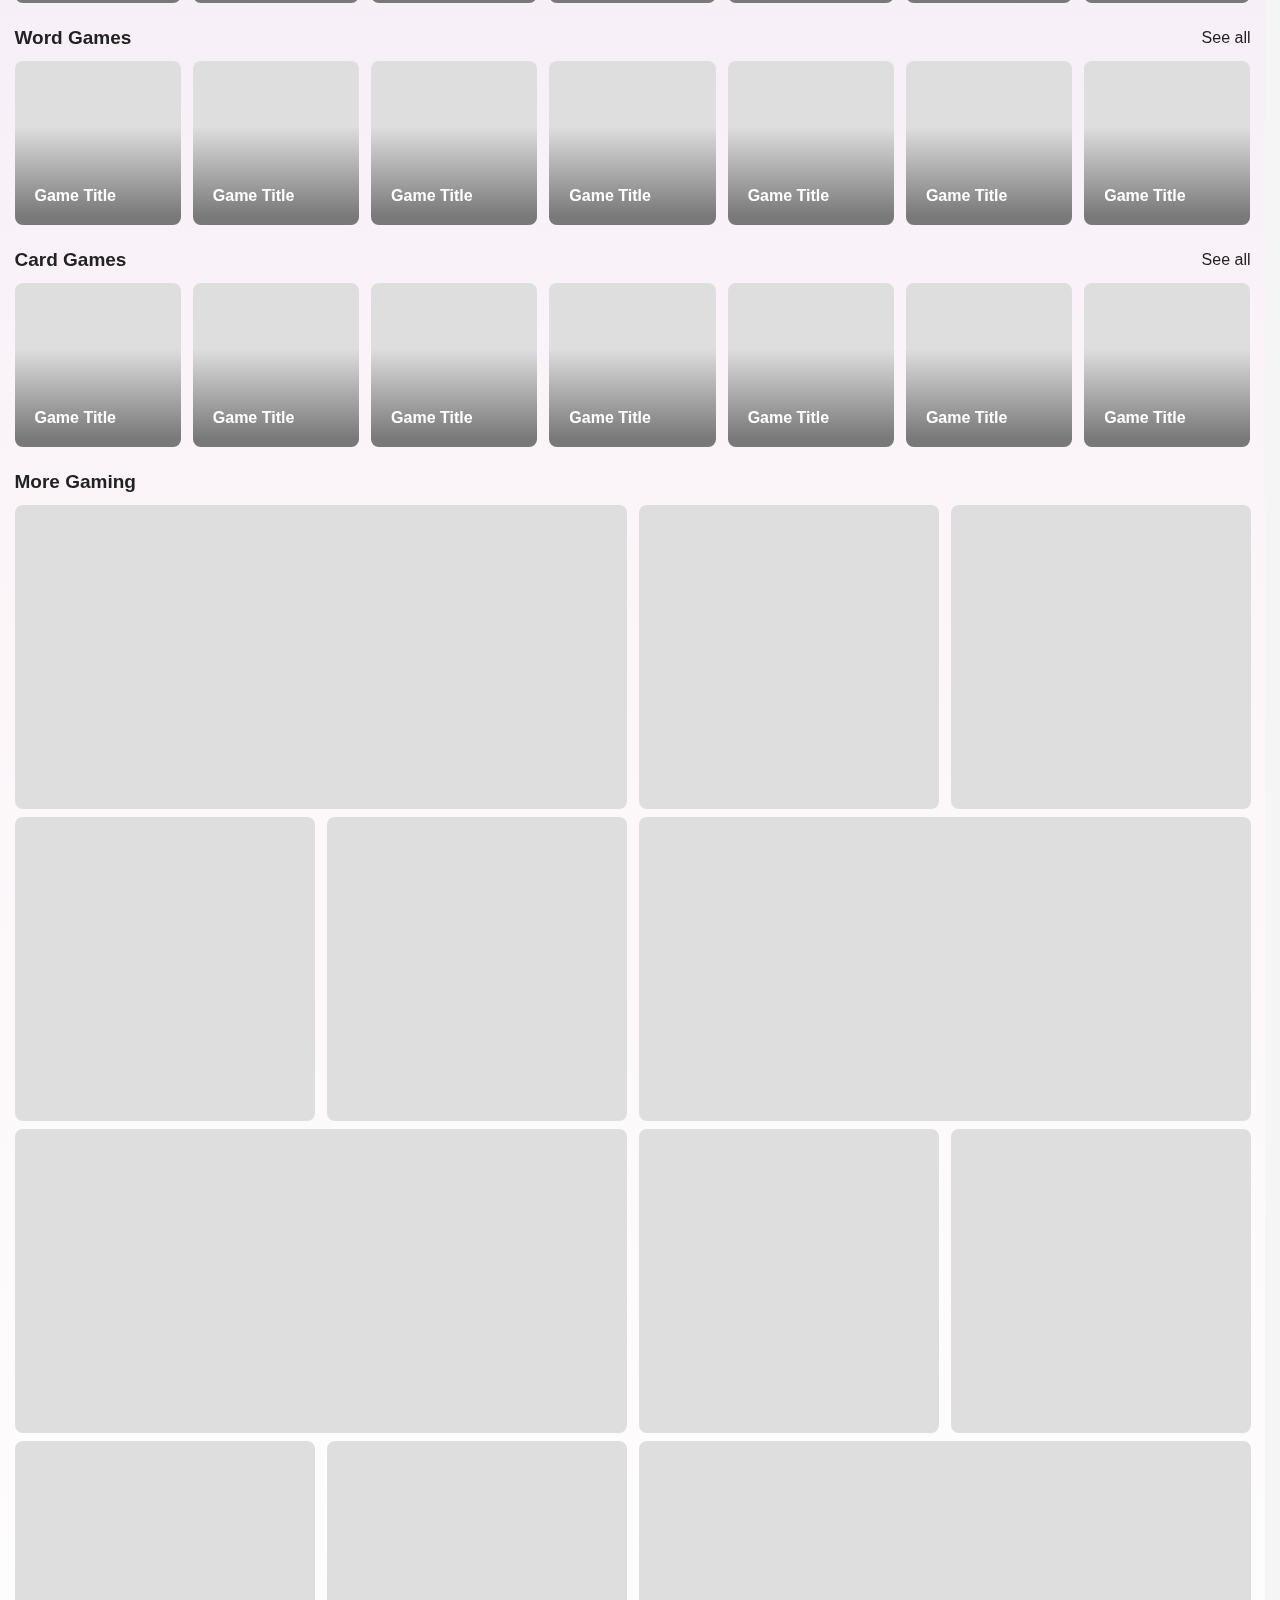
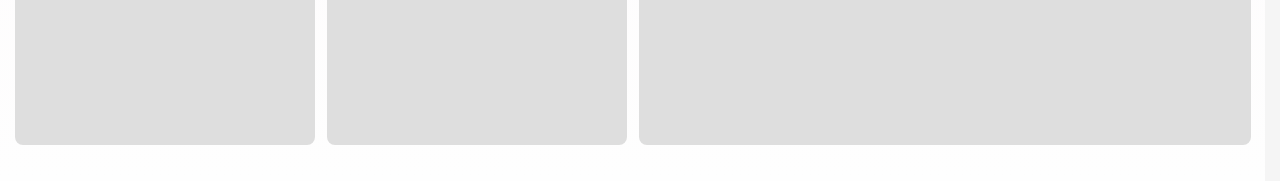
==== commit fe157f60: "Removed random text" ====
--- a/game.html
+++ b/game.html
@@ -1,4 +1,4 @@
-<!DOCTYPE html>/category
+<!DOCTYPE html>
 <html lang="en">
 
 <head>
